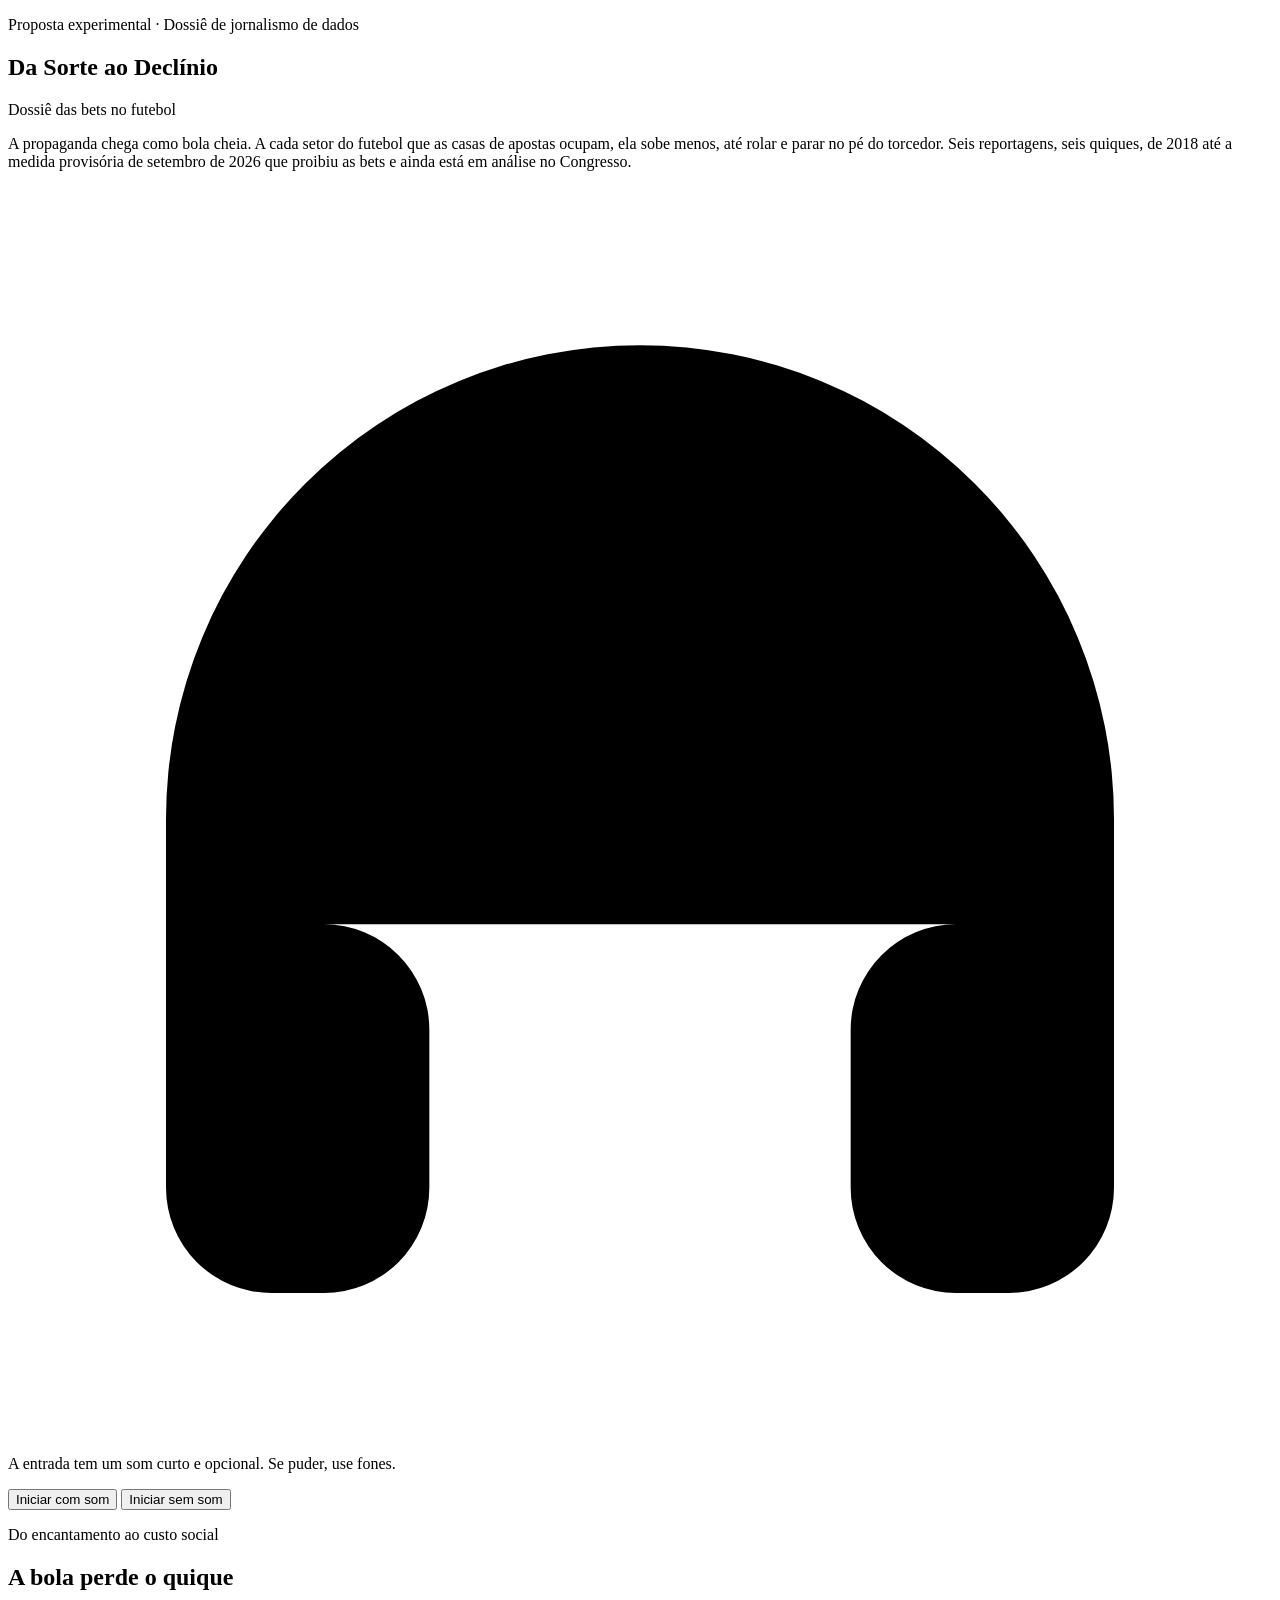
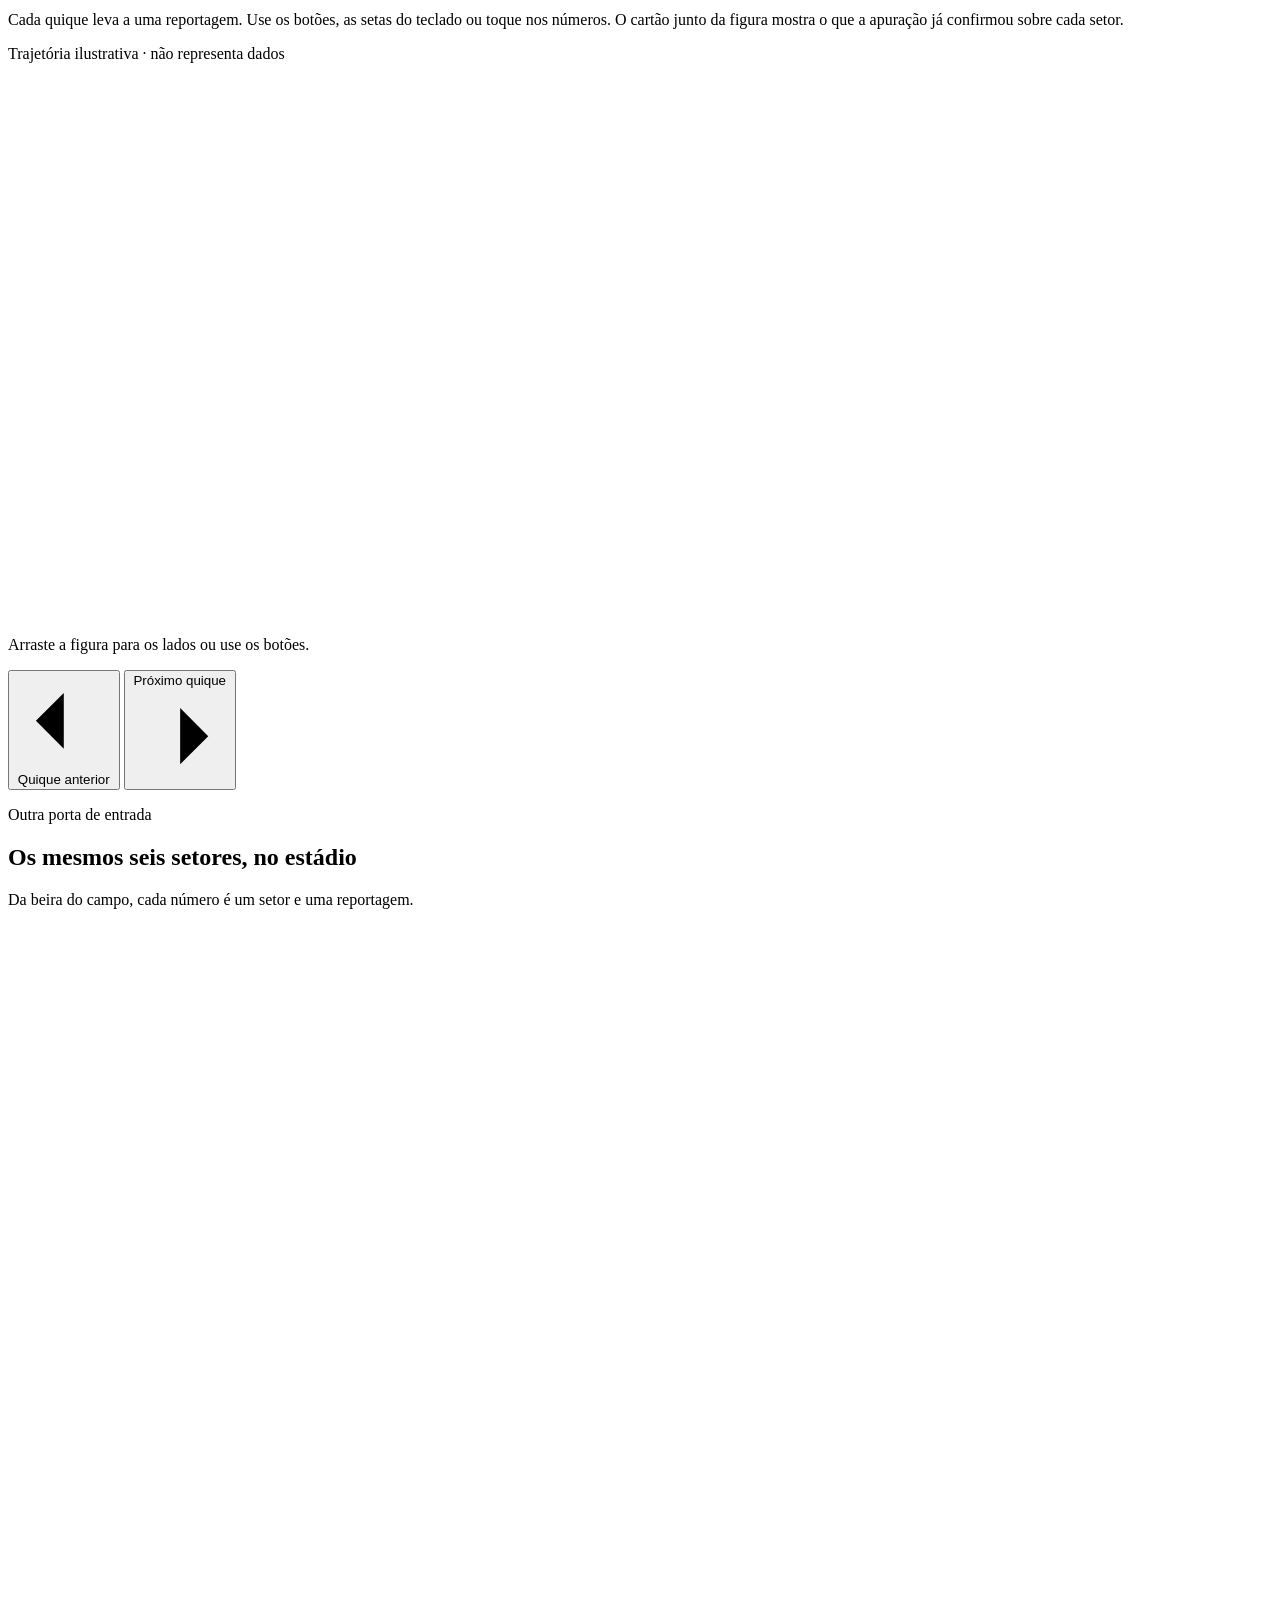
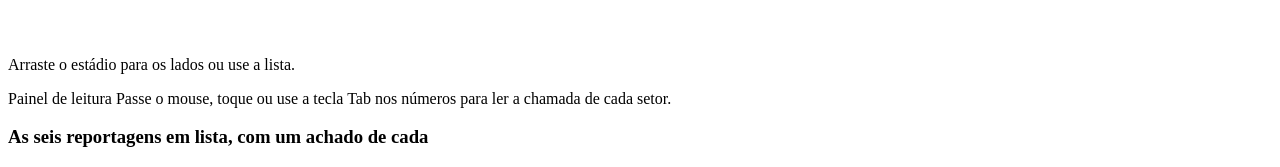
==== index.html @ 40fdab39 "add files from prototype" ====
<!doctype html>
<html lang="pt-BR">
<head>
<meta charset="utf-8">
<meta name="viewport" content="width=device-width, initial-scale=1, viewport-fit=cover">
<title>Da Sorte ao Declínio</title>
<meta name="description" content="Dossiê de jornalismo de dados sobre as casas de apostas no futebol brasileiro, de 2018 a 2026.">
<link rel="preconnect" href="https://fonts.googleapis.com"><link rel="preconnect" href="https://fonts.gstatic.com" crossorigin>
<link rel="stylesheet" href="https://fonts.googleapis.com/css2?family=Big+Shoulders+Display:wght@700;900&family=Literata:ital,opsz,wght@0,7..72,400;0,7..72,600;1,7..72,400&family=Azeret+Mono:wght@400;600&display=swap">
<link rel="stylesheet" href="assets/css/tokens.css">
<link rel="stylesheet" href="assets/css/site.css">
</head>
<body data-raiz="">
<!-- O cabeçalho, o menu, o aviso de jogo responsável e o rodapé são montados por assets/js/site.js
     a partir de assets/js/mapa-narrativo.js (edite os créditos lá, uma vez só). -->
<main id="conteudo" tabindex="-1">

  <!-- ============ 1. ENTRADA ============ -->
  <section class="hero" aria-labelledby="titulo">
    <div class="conteiner">
      <p class="eyebrow">Proposta experimental · Dossiê de jornalismo de dados</p>
      <h1 id="titulo" class="titulo-display">Da Sorte ao Declínio</h1>
      <p><span class="faixa">Dossiê das bets no futebol</span></p>
      <p class="intro">A propaganda chega como bola cheia. A cada setor do futebol que as casas de apostas ocupam, ela sobe menos, até rolar e parar no pé do torcedor. Seis reportagens, seis quiques, de 2018 até a medida provisória de setembro de 2026 que proibiu as bets e ainda está em análise no Congresso.</p>
      <p class="dica-fones legenda"><svg class="icone" viewBox="0 0 24 24" aria-hidden="true" focusable="false"><path d="M3 14h3a2 2 0 0 1 2 2v3a2 2 0 0 1-2 2H5a2 2 0 0 1-2-2v-7a9 9 0 0 1 18 0v7a2 2 0 0 1-2 2h-1a2 2 0 0 1-2-2v-3a2 2 0 0 1 2-2h3"/></svg> A entrada tem um som curto e opcional. Se puder, use fones.</p>
      <div class="botoes">
        <button class="btn btn-primario" type="button" data-iniciar="com-som">Iniciar com som</button>
        <button class="btn btn-secundario" type="button" data-iniciar="sem-som">Iniciar sem som</button>
      </div>
    </div>
  </section>

  <!-- ============ 2. A BOLA QUE PERDE O QUIQUE ============ -->
  <section id="trajetoria" class="secao" tabindex="-1" aria-labelledby="t-traj">
    <div class="conteiner">
      <div class="cab-secao">
        <p class="eyebrow">Do encantamento ao custo social</p>
        <h2 id="t-traj">A bola perde o quique</h2>
        <p class="linha-fina">Cada quique leva a uma reportagem. Use os botões, as setas do teclado ou toque nos números. O cartão junto da figura mostra o que a apuração já confirmou sobre cada setor.</p>
      </div>
      <div class="c-grade">
        <div>
          <div class="c-rolagem" id="c-rolagem">
            <div class="c-figura" id="figura" role="group" aria-label="Trajetória ilustrativa da bola, com seis quiques, um para cada reportagem">
              <span class="selo-ilustrativo">Trajetória ilustrativa · não representa dados</span>
              <svg id="svg-traj" viewBox="0 0 960 420" preserveAspectRatio="none" aria-hidden="true" focusable="false"></svg>
              <ol class="c-pontos" id="c-pontos"></ol>
              <p class="c-fim" id="c-fim"></p>
            </div>
          </div>
          <p class="dica-arraste legenda">Arraste a figura para os lados ou use os botões.</p>
          <div class="c-controles">
            <button class="btn btn-secundario" type="button" id="btn-ant"><svg class="icone" viewBox="0 0 24 24" aria-hidden="true" focusable="false"><path d="M19 12H5M12 19l-7-7 7-7"/></svg> Quique anterior</button>
            <button class="btn btn-primario" type="button" id="btn-prox">Próximo quique <svg class="icone" viewBox="0 0 24 24" aria-hidden="true" focusable="false"><path d="M5 12h14M12 5l7 7-7 7"/></svg></button>
            <span class="contador" id="contador" aria-hidden="true"></span>
          </div>
        </div>
        <div class="c-cartao" id="cartao" aria-live="polite"></div>
      </div>
    </div>
  </section>

  <!-- ============ 3. O MESMO DOSSIÊ VISTO DO ESTÁDIO + LISTA ============ -->
  <section class="secao" id="estadio" aria-labelledby="t-estadio">
    <div class="conteiner">
      <div class="cab-secao">
        <p class="eyebrow">Outra porta de entrada</p>
        <h2 id="t-estadio">Os mesmos seis setores, no estádio</h2>
        <p class="linha-fina">Da beira do campo, cada número é um setor e uma reportagem.</p>
      </div>
      <div class="estadio-rolagem" id="rolagem">
        <svg id="svg-estadio" class="estadio-svg" viewBox="0 0 960 540" role="group"></svg>
      </div>
      <p class="dica-arraste legenda">Arraste o estádio para os lados ou use a lista.</p>
      <div class="painel-leitura" id="painel" aria-live="polite">
        <span class="pl-cab">Painel de leitura</span>
        <span class="pl-txt">Passe o mouse, toque ou use a tecla Tab nos números para ler a chamada de cada setor.</span>
      </div>
      <h3 class="lista-tit">As seis reportagens em lista, com um achado de cada</h3>
      <ol class="lista-reportagens" id="lista"></ol>
    </div>
  </section>
</main>
<script src="assets/js/mapa-narrativo.js"></script>
<script src="assets/js/site.js"></script>
<script src="assets/js/home.js"></script>
<script>
/* tudo o que a home faz está em assets/js/home.js */
</script>
</body>
</html>
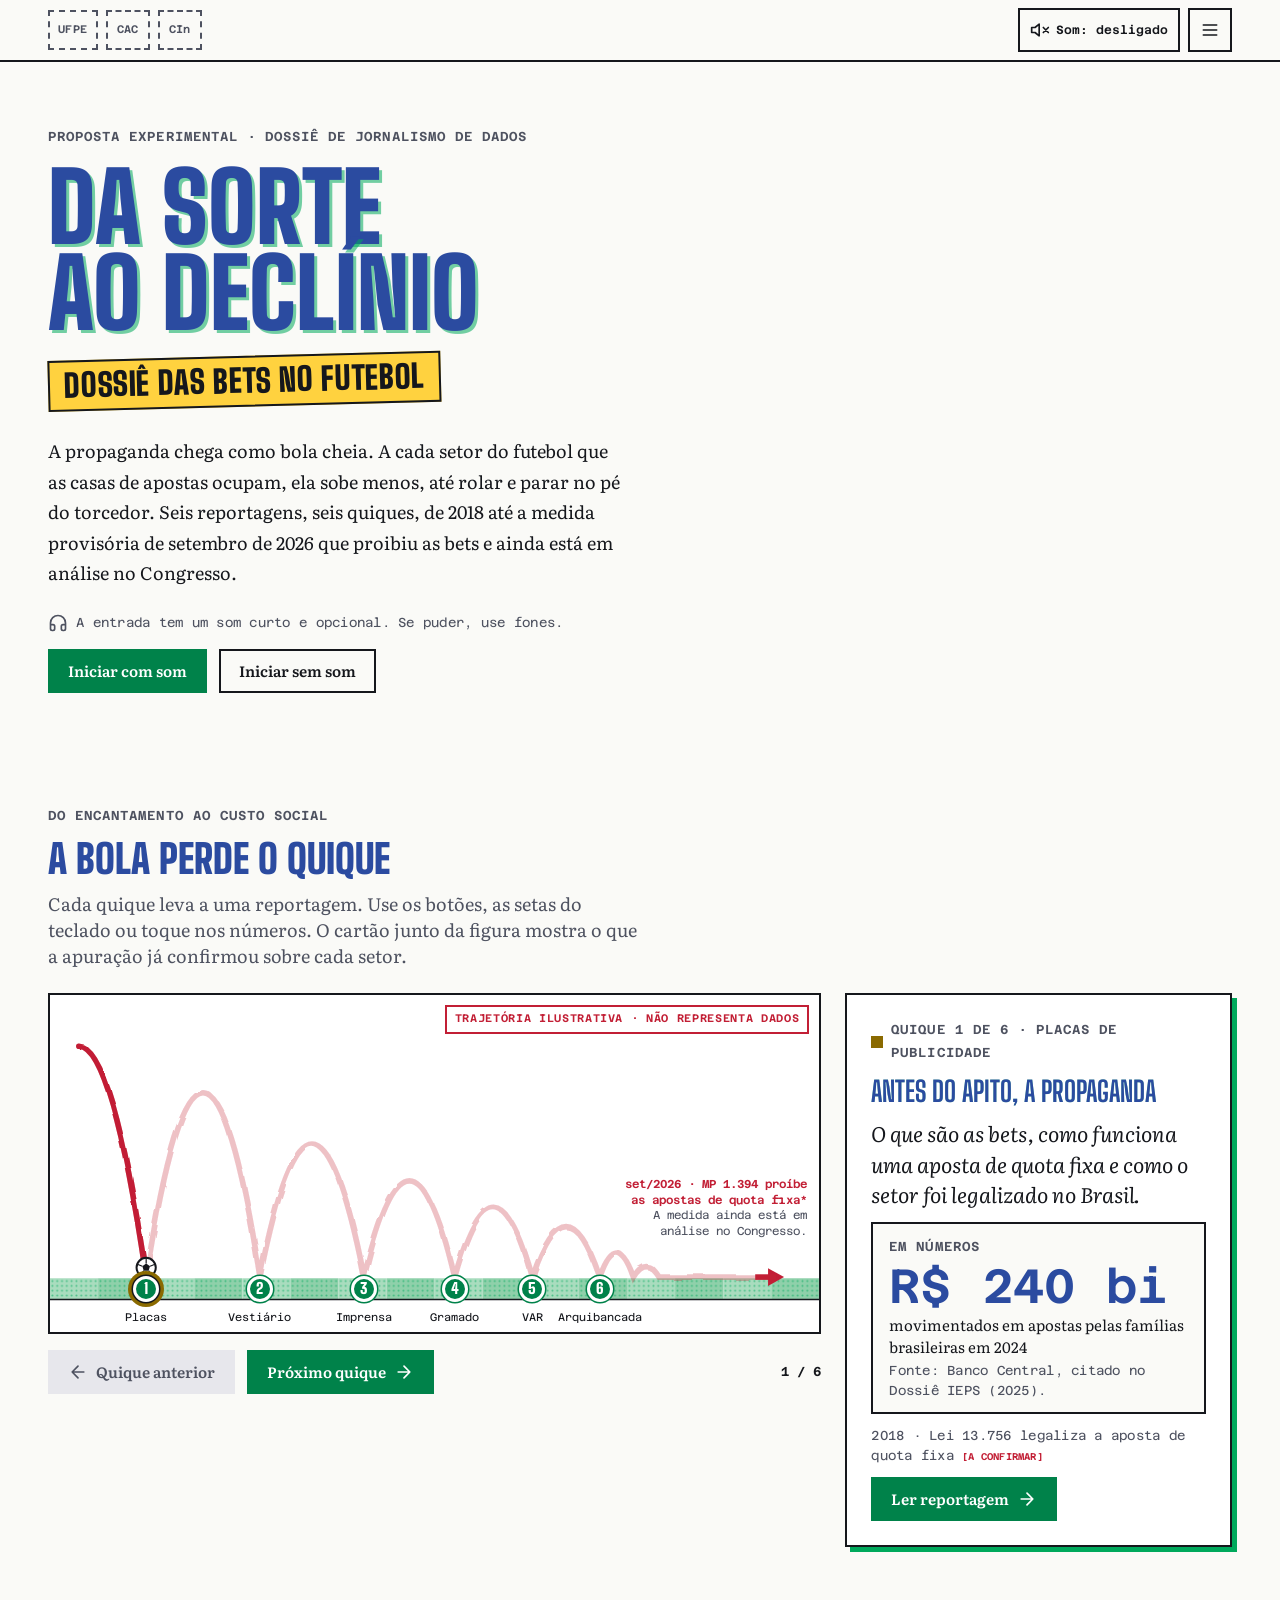
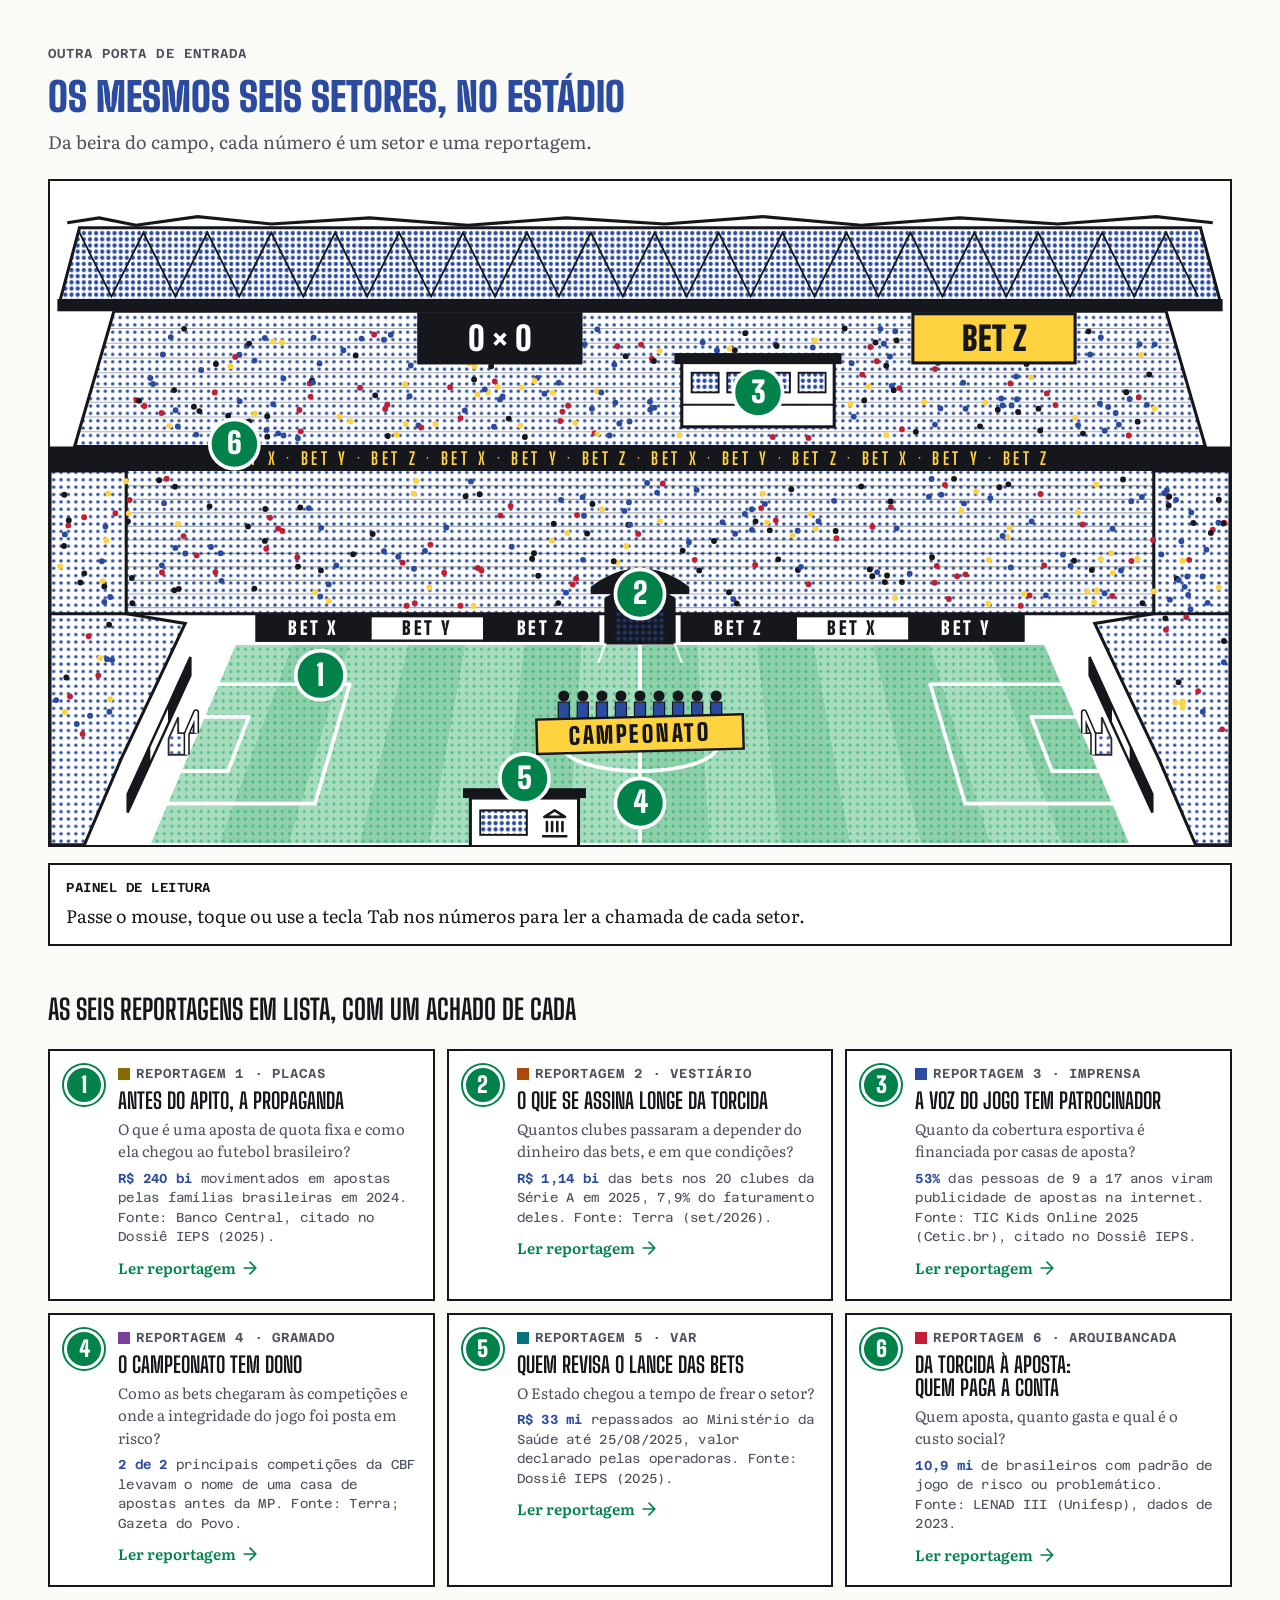
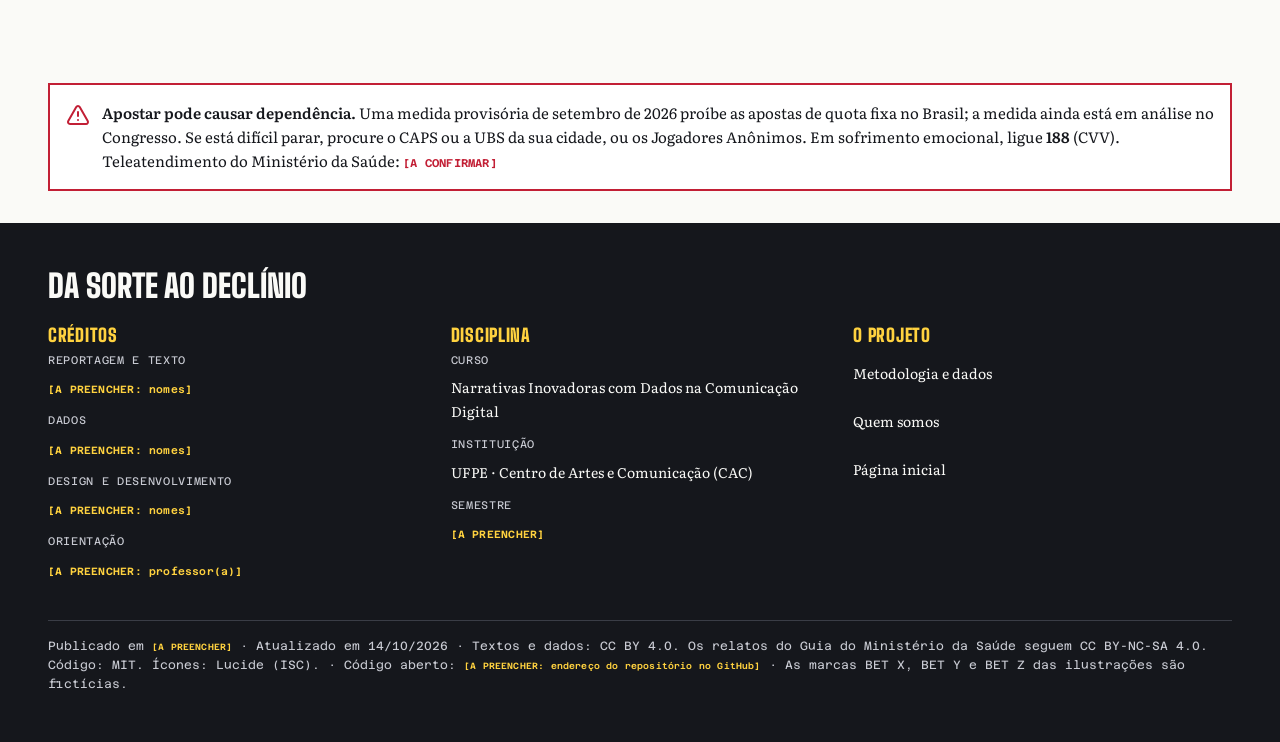
==== commit 4e8ef472: "Otimiza o site para celular - Desliga o filtro de pincelada (feTurbulence/feDisplacementMap) em apar" ====
--- a/index.html
+++ b/index.html
@@ -6,7 +6,8 @@
 <title>Da Sorte ao Declínio</title>
 <meta name="description" content="Dossiê de jornalismo de dados sobre as casas de apostas no futebol brasileiro, de 2018 a 2026.">
 <link rel="preconnect" href="https://fonts.googleapis.com"><link rel="preconnect" href="https://fonts.gstatic.com" crossorigin>
-<link rel="stylesheet" href="https://fonts.googleapis.com/css2?family=Big+Shoulders+Display:wght@700;900&family=Literata:ital,opsz,wght@0,7..72,400;0,7..72,600;1,7..72,400&family=Azeret+Mono:wght@400;600&display=swap">
+<link rel="stylesheet" href="https://fonts.googleapis.com/css2?family=Big+Shoulders+Display:wght@700;900&family=Literata:ital,opsz,wght@0,7..72,400;0,7..72,600;1,7..72,400&family=Azeret+Mono:wght@400;600&display=swap" media="print" onload="this.media='all'">
+<noscript><link rel="stylesheet" href="https://fonts.googleapis.com/css2?family=Big+Shoulders+Display:wght@700;900&family=Literata:ital,opsz,wght@0,7..72,400;0,7..72,600;1,7..72,400&family=Azeret+Mono:wght@400;600&display=swap"></noscript>
 <link rel="stylesheet" href="assets/css/tokens.css">
 <link rel="stylesheet" href="assets/css/site.css">
 </head>
--- a/assets/css/tokens.css
+++ b/assets/css/tokens.css
@@ -0,0 +1,113 @@
+/* ARQUIVO GERADO: não edite à mão.
+   Fonte: assets/tokens.json (seção M do pacote de design "Da Sorte ao Declínio" v1.0).
+   Para mudar um token, edite o JSON e rode: python3 ferramentas/gerar-tokens.py */
+:root {
+  --color-fundo: #FAFAF7;
+  --color-superficie: #FFFFFF;
+  --color-texto: #15171C;
+  --color-texto_suave: #4E5260;
+  --color-destaque_interativo: #00824A;
+  --color-destaque_interativo_hover: #006A3C;
+  --color-foco_teclado: #2B4BA0;
+  --color-alerta: #C21F35;
+  --color-tinta_azul: #2B4BA0;
+  --color-tinta_verde: #00A95C;
+  --color-faixa_amarela: #FFD23F;
+  --color-gramado_claro: #A9DCBE;
+  --color-gramado_escuro: #8FD0AA;
+  --color-linha: #DDDDE2;
+  --color-desabilitado: #E7E7EC;
+  --color-cat_r1: #8A6A00;
+  --color-cat_r2: #B0480E;
+  --color-cat_r3: #2B4BA0;
+  --color-cat_r4: #7A3E9D;
+  --color-cat_r5: #00737E;
+  --color-cat_r6: #C21F35;
+  --color-seq_1: #E8ECF6;
+  --color-seq_2: #B9C5E6;
+  --color-seq_3: #8299D1;
+  --color-seq_4: #4E6BB8;
+  --color-seq_5: #2B4BA0;
+  --color-seq_6: #1B3270;
+  --color-div_1: #00824A;
+  --color-div_2: #6DBE94;
+  --color-div_3: #E9E9E4;
+  --color-div_4: #E58B97;
+  --color-div_5: #C21F35;
+  --font-family-display: "Big Shoulders Display", "Arial Narrow", Impact, sans-serif;
+  --font-family-body: "Literata", Georgia, "Times New Roman", serif;
+  --font-family-mono: "Azeret Mono", ui-monospace, Menlo, monospace;
+  --font-size-display-mobile: 3rem;
+  --font-size-display-desktop: 6rem;
+  --font-size-h1-mobile: 2.5rem;
+  --font-size-h1-desktop: 4rem;
+  --font-size-h2-mobile: 1.875rem;
+  --font-size-h2-desktop: 2.5rem;
+  --font-size-h3-mobile: 1.375rem;
+  --font-size-h3-desktop: 1.75rem;
+  --font-size-corpo-mobile: 1.0625rem;
+  --font-size-corpo-desktop: 1.125rem;
+  --font-size-linha_fina-mobile: 1.125rem;
+  --font-size-linha_fina-desktop: 1.3125rem;
+  --font-size-legenda-mobile: 0.75rem;
+  --font-size-legenda-desktop: 0.8125rem;
+  --font-size-dado_numerico-mobile: 2rem;
+  --font-size-dado_numerico-desktop: 3rem;
+  --font-weight-display: 900;
+  --font-weight-h1: 900;
+  --font-weight-h2: 900;
+  --font-weight-h3: 700;
+  --font-weight-corpo: 400;
+  --font-weight-linha_fina: 400;
+  --font-weight-legenda: 400;
+  --font-weight-dado_numerico: 600;
+  --font-lineHeight-display: 0.9;
+  --font-lineHeight-h1: 0.95;
+  --font-lineHeight-h2: 1;
+  --font-lineHeight-h3: 1.1;
+  --font-lineHeight-corpo: 1.7;
+  --font-lineHeight-linha_fina: 1.45;
+  --font-lineHeight-legenda: 1.5;
+  --font-lineHeight-dado_numerico: 1;
+  --font-maxLineLength: 65ch;
+  --space-space_1: 4px;
+  --space-space_2: 8px;
+  --space-space_3: 12px;
+  --space-space_4: 16px;
+  --space-space_5: 24px;
+  --space-space_6: 32px;
+  --space-space_7: 48px;
+  --space-space_8: 64px;
+  --space-space_9: 96px;
+  --radius-radius_nenhum: 0px;
+  --radius-radius_circulo: 999px;
+  --stroke-stroke_fino: 1px;
+  --stroke-stroke_padrao: 2px;
+  --stroke-stroke_forte: 3px;
+  --stroke-stroke_foco: 3px;
+  --stroke-stroke_metafora: 7px;
+  --breakpoint-breakpoint_mobile: 0px;
+  --breakpoint-breakpoint_tablet: 640px;
+  --breakpoint-breakpoint_desktop: 1024px;
+  --breakpoint-breakpoint_largo: 1440px;
+  --motion-duration-duracao_instantanea: 100ms;
+  --motion-duration-duracao_rapida: 150ms;
+  --motion-duration-duracao_media: 300ms;
+  --motion-duration-duracao_lenta: 600ms;
+  --motion-duration-duracao_entrada: 1200ms;
+  --motion-easing-easing_padrao: cubic-bezier(0.2, 0, 0, 1);
+  --motion-easing-easing_entrada: cubic-bezier(0, 0, 0.2, 1);
+  --motion-easing-easing_saida: cubic-bezier(0.4, 0, 1, 1);
+  --shadow-sombra_riso: 5px 5px 0 #00A95C;
+  --shadow-sombra_registro: 3px 3px 0 rgba(0,169,92,.55);
+  --grid-mobile-colunas: 4;
+  --grid-mobile-gutter: 16px;
+  --grid-mobile-margem: 16px;
+  --grid-tablet-colunas: 8;
+  --grid-tablet-gutter: 24px;
+  --grid-tablet-margem: 32px;
+  --grid-desktop-colunas: 12;
+  --grid-desktop-gutter: 24px;
+  --grid-desktop-margem: 48px;
+  --grid-desktop-conteiner_max: 1200px;
+}
--- a/assets/css/site.css
+++ b/assets/css/site.css
@@ -0,0 +1,757 @@
+/* =====================================================================
+   DA SORTE AO DECLÍNIO · ESTILOS DO SITE
+   Usa as variáveis de assets/css/tokens.css (gerado do JSON da seção M).
+   Site sempre claro: não há bloco de modo escuro (decisão do pacote).
+   ===================================================================== */
+:root {
+  color-scheme: light;
+  /* --- atalhos de uso (mobile primeiro; desktop no @media abaixo) --- */
+  --fs-display: var(--font-size-display-mobile);
+  --fs-h1: var(--font-size-h1-mobile);
+  --fs-h2: var(--font-size-h2-mobile);
+  --fs-h3: var(--font-size-h3-mobile);
+  --fs-corpo: var(--font-size-corpo-mobile);
+  --fs-linha_fina: var(--font-size-linha_fina-mobile);
+  --fs-legenda: var(--font-size-legenda-mobile);
+  --fs-dado: var(--font-size-dado_numerico-mobile);
+  --margem: max(16px, env(safe-area-inset-left, 0px));
+  --margem-dir: max(16px, env(safe-area-inset-right, 0px));
+}
+@media (min-width: 640px) {
+  :root { --margem: max(32px, env(safe-area-inset-left, 0px)); --margem-dir: max(32px, env(safe-area-inset-right, 0px)); }
+}
+@media (min-width: 1024px) {
+  :root {
+    --fs-display: var(--font-size-display-desktop);
+    --fs-h1: var(--font-size-h1-desktop);
+    --fs-h2: var(--font-size-h2-desktop);
+    --fs-h3: var(--font-size-h3-desktop);
+    --fs-corpo: var(--font-size-corpo-desktop);
+    --fs-linha_fina: var(--font-size-linha_fina-desktop);
+    --fs-legenda: var(--font-size-legenda-desktop);
+    --fs-dado: var(--font-size-dado_numerico-desktop);
+    --margem: max(48px, env(safe-area-inset-left, 0px));
+    --margem-dir: max(48px, env(safe-area-inset-right, 0px));
+  }
+}
+/* Seção H: com movimento reduzido, todas as durações viram 0ms. */
+@media (prefers-reduced-motion: reduce) {
+  :root {
+    --motion-duration-duracao_instantanea: 0ms;
+    --motion-duration-duracao_rapida: 0ms;
+    --motion-duration-duracao_media: 0ms;
+    --motion-duration-duracao_lenta: 0ms;
+    --motion-duration-duracao_entrada: 0ms;
+  }
+  html { scroll-behavior: auto !important; }
+}
+
+/* =====================================================================
+   2. BASE
+   ===================================================================== */
+html { background: var(--color-fundo); }
+body {
+  margin: 0;
+  background: var(--color-fundo);
+  color: var(--color-texto);
+  font-family: var(--font-family-body);
+  font-size: var(--fs-corpo);
+  line-height: var(--font-lineHeight-corpo);
+  -webkit-font-smoothing: antialiased;
+}
+*, *::before, *::after { box-sizing: border-box; }
+[hidden] { display: none !important; }
+h1, h2, h3 { font-family: var(--font-family-display); text-transform: uppercase; text-wrap: balance; margin: 0; }
+h2 { font-size: var(--fs-h2); font-weight: var(--font-weight-h2); line-height: var(--font-lineHeight-h2); color: var(--color-tinta_azul); }
+h3 { font-size: var(--fs-h3); font-weight: var(--font-weight-h3); line-height: var(--font-lineHeight-h3); }
+p { margin: 0; }
+a { color: var(--color-destaque_interativo); }
+a:hover { color: var(--color-destaque_interativo_hover); }
+
+/* Contêiner de 12 colunas, máx. 1200px, com margens do grid (seção E) */
+.conteiner {
+  width: 100%;
+  max-width: calc(1200px + var(--margem) + var(--margem-dir));
+  margin-inline: auto;
+  padding-left: var(--margem);
+  padding-right: var(--margem-dir);
+}
+.texto-largura { max-width: var(--font-maxLineLength); }
+
+/* Foco visível (seção K): halo branco, anel azul de 3px deslocado 3px, halo branco por fora */
+:focus { outline: none; }
+:focus-visible {
+  outline: 3px solid transparent;  /* mantém algo visível no modo de alto contraste */
+  outline-offset: 3px;
+  box-shadow: 0 0 0 3px #fff, 0 0 0 6px var(--color-foco_teclado), 0 0 0 9px #fff;
+}
+
+.legenda {
+  font-family: var(--font-family-mono);
+  font-size: var(--fs-legenda);
+  line-height: var(--font-lineHeight-legenda);
+  letter-spacing: 0.02em;
+  color: var(--color-texto_suave);
+}
+.eyebrow {
+  font-family: var(--font-family-mono);
+  font-size: var(--fs-legenda);
+  font-weight: 600;
+  letter-spacing: 0.08em;
+  text-transform: uppercase;
+  color: var(--color-texto_suave);
+}
+.linha-fina {
+  font-size: var(--fs-linha_fina);
+  line-height: var(--font-lineHeight-linha_fina);
+  font-style: italic;
+  max-width: 60ch;
+}
+.pendente {               /* marca visual de [DADO A CONFIRMAR] / [A CONFIRMAR] */
+  font-family: var(--font-family-mono);
+  font-size: 0.75em;
+  font-weight: 600;
+  letter-spacing: 0.02em;
+  color: var(--color-alerta);
+  overflow-wrap: anywhere;
+}
+.icone { width: 20px; height: 20px; flex: none; stroke: currentColor; fill: none; stroke-width: 2; stroke-linecap: round; stroke-linejoin: round; }
+
+/* Link "Pular para o conteúdo": primeiro item focável */
+.pular {
+  position: absolute; left: var(--margem); top: -100px; z-index: 100;
+  background: var(--color-superficie); color: var(--color-texto);
+  border: 2px solid var(--color-texto); padding: 10px 18px; font-weight: 600;
+}
+.pular:focus { top: calc(8px + env(safe-area-inset-top, 0px)); }
+
+/* =====================================================================
+   3. BOTÕES (seção J)
+   ===================================================================== */
+.btn {
+  display: inline-flex; align-items: center; justify-content: center; gap: var(--space-space_2);
+  min-height: 44px; padding: 10px 18px;
+  font-family: var(--font-family-body); font-weight: 600; font-size: 15px; line-height: 1.2;
+  border-radius: var(--radius-radius_nenhum); border: 2px solid transparent;
+  cursor: pointer; text-decoration: none;
+  transition: background-color var(--motion-duration-duracao_rapida) var(--motion-easing-easing_padrao),
+              color var(--motion-duration-duracao_rapida) var(--motion-easing-easing_padrao),
+              transform var(--motion-duration-duracao_instantanea) linear;
+}
+.btn-primario { background: var(--color-destaque_interativo); color: #fff; }
+.btn-primario:hover { background: var(--color-destaque_interativo_hover); color: #fff; }
+.btn-secundario { background: transparent; color: var(--color-texto); border-color: var(--color-texto); }
+.btn-secundario:hover { background: var(--color-texto); color: var(--color-fundo); }
+.btn:active { transform: translateY(1px); }
+.btn[aria-disabled="true"], .btn:disabled {
+  background: var(--color-desabilitado); color: var(--color-texto_suave); border-color: var(--color-desabilitado); cursor: not-allowed; transform: none;
+}
+
+/* =====================================================================
+   4. CABEÇALHO, CONTROLE DE SOM E MENU LATERAL
+   ===================================================================== */
+.cabecalho {
+  position: sticky; top: env(safe-area-inset-top, 0px); z-index: 40;
+  background: var(--color-fundo);
+  border-bottom: 2px solid var(--color-texto);
+}
+.cabecalho .conteiner { display: flex; align-items: center; justify-content: space-between; gap: var(--space-space_3); padding-block: var(--space-space_2); }
+.logos { display: flex; align-items: center; gap: var(--space-space_2); min-width: 0; }
+.logo-ph {            /* espaço reservado: trocar por <img> dos logos oficiais (S4) */
+  height: 32px; min-width: 44px; padding: 0 8px;
+  display: inline-flex; align-items: center; justify-content: center;
+  border: 2px dashed var(--color-texto_suave); color: var(--color-texto_suave);
+  font-family: var(--font-family-mono); font-size: 11px; font-weight: 600; letter-spacing: 0.04em;
+}
+@media (min-width: 1024px) { .logo-ph { height: 40px; } }
+.acoes-cabecalho { display: flex; gap: var(--space-space_2); flex: none; }
+.btn-icone {
+  min-width: 44px; min-height: 44px; padding: 0 10px;
+  display: inline-flex; align-items: center; justify-content: center; gap: 6px;
+  background: transparent; border: 2px solid var(--color-texto); color: var(--color-texto);
+  font-family: var(--font-family-mono); font-size: 12px; font-weight: 600; cursor: pointer;
+  transition: background-color var(--motion-duration-duracao_rapida) var(--motion-easing-easing_padrao);
+}
+.btn-icone:hover { background: var(--color-linha); }
+.btn-som[aria-pressed="true"] { background: var(--color-faixa_amarela); }
+.btn-som .rotulo-curto { display: none; }
+@media (max-width: 420px) { .btn-som .rotulo-longo { display: none; } .btn-som .rotulo-curto { display: inline; } }
+
+.legenda-som {        /* legenda textual do som (seção H), lida por leitor de tela */
+  position: fixed; left: 50%; transform: translateX(-50%);
+  bottom: calc(16px + env(safe-area-inset-bottom, 0px)); z-index: 60;
+  max-width: min(560px, calc(100% - 32px));
+  background: var(--color-superficie); border: 2px solid var(--color-texto);
+  padding: 8px 12px; font-family: var(--font-family-mono); font-size: 12px; line-height: 1.5;
+}
+
+.menu-fundo { position: fixed; inset: 0; background: rgba(21,23,28,.35); z-index: 70; }
+.menu-lateral {
+  position: fixed; top: 0; right: 0; bottom: 0; z-index: 80;
+  width: 100%; max-width: 100%;
+  background: var(--color-superficie); border-left: 2px solid var(--color-texto);
+  padding: calc(16px + env(safe-area-inset-top, 0px)) max(20px, env(safe-area-inset-right, 0px)) calc(24px + env(safe-area-inset-bottom, 0px)) 20px;
+  overflow-y: auto;
+  transition: transform var(--motion-duration-duracao_media) var(--motion-easing-easing_padrao);
+}
+@media (min-width: 1024px) { .menu-lateral { width: 400px; } }
+.menu-topo { display: flex; justify-content: space-between; align-items: center; margin-bottom: var(--space-space_5); }
+.menu-lateral nav h2 { font-size: 1.375rem; color: var(--color-texto); margin: var(--space-space_5) 0 var(--space-space_2); }
+.menu-lateral ol, .menu-lateral ul { list-style: none; margin: 0; padding: 0; display: grid; gap: var(--space-space_1); }
+.menu-item {
+  display: grid; grid-template-columns: 28px 1fr auto; align-items: center; gap: var(--space-space_3);
+  min-height: 48px; padding: 6px 4px; color: var(--color-texto); text-decoration: none;
+  border-bottom: 1px solid var(--color-linha);
+}
+.menu-item:hover { background: var(--color-fundo); color: var(--color-texto); }
+.menu-item .cat { width: 14px; height: 14px; display: inline-block; justify-self: center; }
+.menu-item .num { font-family: var(--font-family-mono); font-weight: 600; font-size: 12px; color: var(--color-texto_suave); display: block; }
+.menu-item .tit { font-weight: 600; font-size: 15px; line-height: 1.3; }
+.menu-item .lida { font-family: var(--font-family-mono); font-size: 11px; display: inline-flex; align-items: center; gap: 4px; }
+.menu-item .lida .chk { background: var(--color-faixa_amarela); border: 1.5px solid var(--color-texto); width: 18px; height: 18px; border-radius: 999px; display: inline-flex; align-items: center; justify-content: center; }
+.menu-item .lida .chk .icone { width: 12px; height: 12px; stroke-width: 3; }
+.menu-item[aria-current="page"] .tit { text-decoration: underline 3px; text-underline-offset: 4px; }
+
+/* =====================================================================
+   5. HERO / ENTRADA IMERSIVA
+   ===================================================================== */
+.hero { padding-block: var(--space-space_7) var(--space-space_7); }
+@media (min-width: 1024px) { .hero { padding-block: var(--space-space_8) var(--space-space_8); } }
+.hero .eyebrow { margin-bottom: var(--space-space_4); }
+.titulo-display {
+  font-size: var(--fs-display); font-weight: var(--font-weight-display);
+  line-height: var(--font-lineHeight-display); color: var(--color-tinta_azul);
+  text-shadow: var(--shadow-sombra_registro);
+  max-width: 14ch;
+}
+.faixa {               /* faixa de torcida amarela inclinada −1,5° */
+  display: inline-block; transform: rotate(-1.5deg); transform-origin: left center;
+  background: var(--color-faixa_amarela); color: var(--color-texto);
+  font-family: var(--font-family-display); font-weight: 900; text-transform: uppercase;
+  font-size: clamp(1.25rem, 1rem + 1.6vw, 2rem); line-height: 1.1; letter-spacing: 0.02em;
+  padding: 6px 14px; margin: var(--space-space_5) 0 var(--space-space_5);
+  border: 2px solid var(--color-texto);
+}
+.hero .intro { max-width: 58ch; margin-bottom: var(--space-space_5); }
+.dica-fones { display: flex; align-items: center; gap: var(--space-space_2); margin-bottom: var(--space-space_4); }
+.botoes { display: flex; flex-wrap: wrap; gap: var(--space-space_3); }
+
+/* =====================================================================
+   6. ESTÁDIO (seção F)
+   ===================================================================== */
+.secao { padding-block: var(--space-space_7); }
+.cab-secao { display: grid; gap: var(--space-space_3); margin-bottom: var(--space-space_5); }
+.cab-secao .linha-fina { color: var(--color-texto_suave); font-style: normal; font-size: var(--fs-corpo); }
+
+.estadio-rolagem {
+  width: 100%; overflow-x: auto; overflow-y: hidden;
+  border: 2px solid var(--color-texto); background: var(--color-superficie);
+  -webkit-overflow-scrolling: touch; scrollbar-width: thin;
+}
+.estadio-svg { display: block; width: 100%; min-width: 720px; height: auto; }
+.dica-arraste { margin-top: var(--space-space_2); display: flex; gap: var(--space-space_2); align-items: center; }
+@media (min-width: 760px) { .dica-arraste { display: none; } }
+
+.painel-leitura {
+  margin-top: var(--space-space_4);
+  background: var(--color-superficie); border: 2px solid var(--color-texto);
+  padding: var(--space-space_3) var(--space-space_4);
+  min-height: 72px; display: grid; gap: 2px;
+}
+.painel-leitura .pl-cab { font-family: var(--font-family-mono); font-weight: 600; font-size: var(--fs-legenda); letter-spacing: .04em; text-transform: uppercase; }
+.painel-leitura .pl-txt { font-size: var(--fs-corpo); }
+
+/* Estilos dos elementos desenhados dentro do SVG */
+.estadio-svg text { font-family: var(--font-family-display); }
+.estadio-svg .txt-mono { font-family: var(--font-family-mono); }
+.estadio-svg a { outline: none; cursor: pointer; }
+.estadio-svg a:focus { box-shadow: none; }
+.hs .zona { fill: rgba(43,75,160,0); stroke: transparent; stroke-width: 3; stroke-dasharray: 8 6;
+  transition: fill var(--motion-duration-duracao_rapida) var(--motion-easing-easing_padrao), stroke var(--motion-duration-duracao_rapida) var(--motion-easing-easing_padrao); }
+.hs:hover .zona, .hs:focus-visible .zona, .hs.ativo .zona { fill: rgba(43,75,160,.12); stroke: var(--color-foco_teclado); }
+.hs .mk-base { fill: var(--color-destaque_interativo); stroke: #fff; stroke-width: 3;
+  transition: fill var(--motion-duration-duracao_rapida) var(--motion-easing-easing_padrao); }
+.hs:hover .mk-base, .hs:focus-visible .mk-base, .hs.ativo .mk-base { fill: var(--color-destaque_interativo_hover); }
+.hs .mk-num { fill: #fff; font-weight: 900; font-size: 24px; pointer-events: none; }
+.hs .mk-anel, .hs .mk-halo { fill: none; stroke-width: 3; opacity: 0; transition: opacity var(--motion-duration-duracao_rapida) var(--motion-easing-easing_padrao); }
+.hs .mk-anel { stroke: var(--color-foco_teclado); }
+.hs .mk-halo { stroke: #fff; }
+.hs:hover .mk-anel, .hs:focus-visible .mk-anel, .hs:focus-visible .mk-halo, .hs.ativo .mk-anel, .hs.ativo .mk-halo { opacity: 1; }
+.hs .mk-check { display: none; }
+.hs.visitado .mk-base { fill: var(--color-texto); }
+.hs.visitado .mk-check { display: inline; }
+.hs:active .mk { transform: translateY(1px); }
+
+/* Lista equivalente ao estádio — sempre visível (seção F) */
+.lista-reportagens { list-style: none; margin: var(--space-space_5) 0 0; padding: 0; display: grid; gap: var(--space-space_3); grid-template-columns: 1fr; }
+@media (min-width: 640px) { .lista-reportagens { grid-template-columns: 1fr 1fr; } }
+@media (min-width: 1024px) { .lista-reportagens { grid-template-columns: 1fr 1fr 1fr; } }
+.item-rep {
+  display: grid; grid-template-columns: 44px 1fr; gap: var(--space-space_3); align-items: start;
+  height: 100%; min-height: 44px; padding: var(--space-space_3) var(--space-space_4) var(--space-space_4) var(--space-space_3);
+  background: var(--color-superficie); border: 2px solid var(--color-texto);
+  color: var(--color-texto); text-decoration: none;
+  transition: box-shadow var(--motion-duration-duracao_rapida) var(--motion-easing-easing_padrao);
+}
+.item-rep:hover { color: var(--color-texto); box-shadow: 4px 4px 0 var(--color-tinta_verde); }
+.item-rep:focus-visible { box-shadow: 0 0 0 3px #fff, 0 0 0 6px var(--color-foco_teclado), 0 0 0 9px #fff; }
+.num-circ {
+  width: 40px; height: 40px; border-radius: var(--radius-radius_circulo);
+  background: var(--color-destaque_interativo); color: #fff; border: 3px solid #fff; box-shadow: 0 0 0 2px var(--color-destaque_interativo);
+  display: inline-flex; align-items: center; justify-content: center; position: relative;
+  font-family: var(--font-family-display); font-weight: 900; font-size: 22px; line-height: 1; margin: 2px;
+}
+.item-rep:hover .num-circ { background: var(--color-destaque_interativo_hover); box-shadow: 0 0 0 2px var(--color-destaque_interativo_hover); }
+.visitado .num-circ { background: var(--color-texto); box-shadow: 0 0 0 2px var(--color-texto); }
+.num-circ .chk { display: none; position: absolute; right: -9px; top: -9px; width: 20px; height: 20px; border-radius: 999px; background: var(--color-faixa_amarela); border: 2px solid var(--color-texto); color: var(--color-texto); align-items: center; justify-content: center; }
+.num-circ .chk .icone { width: 11px; height: 11px; stroke-width: 3.5; }
+.visitado .num-circ .chk { display: inline-flex; }
+.item-rep .meta { display: flex; align-items: center; gap: 6px; }
+.quad-cat { width: 12px; height: 12px; display: inline-block; flex: none; }
+.item-rep .tit { font-family: var(--font-family-display); font-weight: 700; text-transform: uppercase; font-size: 1.375rem; line-height: 1.05; margin: 4px 0 6px; text-wrap: balance; }
+.item-rep .perg { font-size: 15px; line-height: 1.5; color: var(--color-texto_suave); }
+.item-rep .ler { margin-top: var(--space-space_2); font-weight: 600; font-size: 15px; color: var(--color-destaque_interativo); display: inline-flex; align-items: center; gap: 4px; }
+.item-rep .selo-lida { display: none; font-family: var(--font-family-mono); font-size: 11px; font-weight: 600; background: var(--color-faixa_amarela); border: 1.5px solid var(--color-texto); padding: 0 6px; margin-left: auto; }
+.item-rep.visitado .selo-lida { display: inline-block; }
+
+/* =====================================================================
+   7. LINHA DE DECLÍNIO (metáfora: sem eixo, sem escala, com selo)
+   ===================================================================== */
+.selo-ilustrativo {
+  display: inline-block; font-family: var(--font-family-mono); font-weight: 600; font-size: 11px; letter-spacing: .06em;
+  background: var(--color-superficie); color: var(--color-alerta); border: 2px solid var(--color-alerta);
+  padding: 3px 8px; text-transform: uppercase;
+}
+.ld { position: relative; background: var(--color-superficie); border: 2px solid var(--color-texto); padding: var(--space-space_4); }
+.ld .selo-ilustrativo { position: absolute; top: 12px; right: 12px; z-index: 3; }
+.ld-traco { position: absolute; inset: 0; width: 100%; height: 100%; pointer-events: none; z-index: 1; overflow: visible; }
+.ld-pontos { list-style: none; margin: 0; padding: 0; position: relative; z-index: 2; }
+.ld-ponto {
+  width: 44px; height: 44px; display: inline-flex; align-items: center; justify-content: center;
+  border-radius: var(--radius-radius_circulo); text-decoration: none; position: relative; flex: none;
+}
+.ld-ponto .bola {
+  width: 26px; height: 26px; border-radius: 999px; background: var(--color-destaque_interativo); border: 3px solid #fff;
+  box-shadow: 0 0 0 1.5px var(--color-destaque_interativo);
+  color: #fff; font-family: var(--font-family-display); font-weight: 900; font-size: 15px; line-height: 1;
+  display: inline-flex; align-items: center; justify-content: center;
+  transition: background-color var(--motion-duration-duracao_rapida) var(--motion-easing-easing_padrao);
+}
+.ld-ponto:hover .bola { background: var(--color-destaque_interativo_hover); }
+.ld-ponto:active .bola { transform: translateY(1px); }
+.visitado .ld-ponto .bola { background: var(--color-texto); box-shadow: 0 0 0 1.5px var(--color-texto); }
+.ld-ponto .chk { display: none; position: absolute; right: 0; top: 0; width: 18px; height: 18px; border-radius: 999px; background: var(--color-faixa_amarela); border: 2px solid var(--color-texto); color: var(--color-texto); align-items: center; justify-content: center; }
+.ld-ponto .chk .icone { width: 10px; height: 10px; stroke-width: 3.5; }
+.visitado .ld-ponto .chk { display: inline-flex; }
+.ld-rotulo { font-family: var(--font-family-mono); font-size: 11.5px; line-height: 1.35; color: var(--color-texto); font-weight: 600; }
+.ld-titulo { font-family: var(--font-family-mono); font-size: 11.5px; line-height: 1.35; color: var(--color-texto_suave); }
+.ld-titulo a { color: inherit; }
+.ld-fim { position: relative; z-index: 2; font-family: var(--font-family-mono); font-size: 12px; line-height: 1.4; font-weight: 600; color: var(--color-alerta); }
+
+/* layout horizontal (≥ 768px): pontos posicionados em % sobre o traço */
+.ld[data-orient="h"] { aspect-ratio: 960 / 490; padding: 0; }
+.ld[data-orient="h"] .ld-pontos { position: absolute; inset: 0; }
+.ld[data-orient="h"] .ld-pontos li { position: absolute; left: var(--x); top: var(--y); width: 0; height: 0; }
+.ld[data-orient="h"] .ld-ponto { position: absolute; left: -22px; top: -22px; }
+.ld[data-orient="h"] .ld-rotulo { position: absolute; bottom: 26px; left: -70px; width: 140px; text-align: center; text-wrap: balance; }
+.ld[data-orient="h"] .ld-titulo { position: absolute; top: 26px; left: -70px; width: 140px; text-align: center; text-wrap: balance; }
+.ld[data-orient="h"] .ld-fim { position: absolute; right: 16px; bottom: 12px; width: 250px; text-align: right; }
+/* layout vertical (< 768px): lista com o traço à esquerda */
+.ld[data-orient="v"] .ld-pontos { display: grid; gap: var(--space-space_5); padding: 40px 0 0 0; }
+.ld[data-orient="v"] .ld-pontos li { display: grid; grid-template-columns: 44px 1fr; column-gap: var(--space-space_3); align-items: center; }
+.ld[data-orient="v"] .ld-pontos li:nth-child(even) { margin-left: 28px; }
+.ld[data-orient="v"] .ld-ponto { grid-row: 1 / span 2; background: var(--color-superficie); }
+.ld[data-orient="v"] .ld-texto { display: grid; gap: 2px; background: var(--color-superficie); padding: 2px 4px; }
+.ld[data-orient="v"] .ld-fim { margin: var(--space-space_6) 0 0 56px; }
+.nota-ld { margin-top: var(--space-space_3); }
+
+/* =====================================================================
+   8. AVISO DE JOGO RESPONSÁVEL E RODAPÉ
+   ===================================================================== */
+.aviso-jr {
+  display: grid; grid-template-columns: auto 1fr; gap: var(--space-space_3); align-items: start;
+  background: var(--color-superficie); border: 2px solid var(--color-alerta);
+  padding: var(--space-space_4); margin-block: var(--space-space_7) var(--space-space_6);
+}
+.aviso-jr .icone { color: var(--color-alerta); width: 24px; height: 24px; margin-top: 2px; }
+.aviso-jr p { font-size: 15px; line-height: 1.6; }
+.aviso-jr strong { font-weight: 600; }
+.rodape { background: var(--color-texto); color: var(--color-fundo); padding-block: var(--space-space_7) calc(var(--space-space_7) + env(safe-area-inset-bottom, 0px)); }
+.rodape a { color: var(--color-fundo); text-decoration: none; }
+.rodape a:hover { color: var(--color-fundo); text-decoration: underline; }
+.rodape :focus-visible { box-shadow: 0 0 0 3px var(--color-texto), 0 0 0 6px var(--color-faixa_amarela); }
+.rodape .marca { font-family: var(--font-family-display); font-weight: 900; text-transform: uppercase; font-size: 2rem; line-height: .95; color: var(--color-fundo); }
+.rodape-grade { display: grid; gap: var(--space-space_5); grid-template-columns: 1fr; margin-top: var(--space-space_5); }
+@media (min-width: 768px) { .rodape-grade { grid-template-columns: repeat(3, minmax(0, 1fr)); } }
+.rodape h2 { font-size: 1.125rem; color: var(--color-faixa_amarela); margin-bottom: var(--space-space_2); letter-spacing: .04em; }
+.rodape dl { margin: 0; display: grid; gap: 6px; font-size: 14px; }
+.rodape dt { font-family: var(--font-family-mono); font-size: 11px; letter-spacing: .06em; text-transform: uppercase; color: #C9CBD3; }
+.rodape dd { margin: 0 0 6px; }
+.rodape .pendente { color: var(--color-faixa_amarela); }
+.rodape .fino { font-family: var(--font-family-mono); font-size: 12px; line-height: 1.6; color: #C9CBD3; margin-top: var(--space-space_6); border-top: 1px solid #3A3D46; padding-top: var(--space-space_4); }
+.rodape ul { list-style: none; margin: 0; padding: 0; display: grid; gap: 4px; font-size: 14px; }
+.rodape ul a { display: inline-flex; min-height: 32px; align-items: center; }
+
+/* Aviso do protótipo (os links das reportagens ainda não existem) */
+.toast-prototipo {
+  position: fixed; right: var(--margem-dir); bottom: calc(16px + env(safe-area-inset-bottom, 0px)); z-index: 90;
+  max-width: min(420px, calc(100% - 32px));
+  background: var(--color-texto); color: var(--color-fundo); border: 2px solid var(--color-texto);
+  box-shadow: 4px 4px 0 var(--color-faixa_amarela);
+  padding: 10px 14px; font-family: var(--font-family-mono); font-size: 12.5px; line-height: 1.5;
+}
+.etiqueta-prototipo {
+  font-family: var(--font-family-mono); font-size: 11px; font-weight: 600; letter-spacing: .06em; text-transform: uppercase;
+  background: var(--color-faixa_amarela); color: var(--color-texto); padding: 2px 8px; border: 1.5px solid var(--color-texto);
+  display: inline-block;
+}
+.sr { position: absolute; width: 1px; height: 1px; overflow: hidden; clip: rect(0 0 0 0); white-space: nowrap; }
+
+.legenda-som:empty, .toast-prototipo:empty { padding: 0; border: 0; box-shadow: none; }
+
+
+/* =====================================================================
+   9. HOME: A BOLA QUE PERDE O QUIQUE
+   ===================================================================== */
+
+/* Opção C — experimental: a linha de declínio é a trajetória de uma bola
+   que perde o quique. Cada quique é uma reportagem. */
+.c-grade > * { min-width: 0; }
+.c-grade { display: grid; gap: var(--space-space_5); grid-template-columns: 1fr; align-items: start; }
+@media (min-width: 1024px) { .c-grade { grid-template-columns: minmax(0, 8fr) minmax(0, 4fr); } }
+.c-rolagem { overflow-x: auto; overflow-y: hidden; border: 2px solid var(--color-texto); background: var(--color-superficie); }
+.c-figura { position: relative; min-width: 680px; aspect-ratio: 960 / 420; }
+.c-figura svg { position: absolute; inset: 0; width: 100%; height: 100%; display: block; }
+.c-figura .selo-ilustrativo { position: absolute; top: 10px; right: 10px; z-index: 3; }
+.c-pontos { list-style: none; margin: 0; padding: 0; position: absolute; inset: 0; z-index: 2; pointer-events: none; }
+.c-pontos li { position: absolute; left: var(--x); top: var(--y); width: 0; height: 0; }
+.c-ponto {
+  pointer-events: auto; position: absolute; left: -22px; top: -22px; width: 44px; height: 44px;
+  border: 0; background: transparent; padding: 0; cursor: pointer; border-radius: 999px;
+  display: inline-flex; align-items: center; justify-content: center;
+}
+.c-ponto .bola-n {
+  width: 26px; height: 26px; border-radius: 999px; background: var(--color-destaque_interativo); color: #fff; border: 3px solid #fff;
+  box-shadow: 0 0 0 1.5px var(--color-destaque_interativo);
+  font-family: var(--font-family-display); font-weight: 900; font-size: 15px; line-height: 1;
+  display: inline-flex; align-items: center; justify-content: center;
+  transition: background-color var(--motion-duration-duracao_rapida) var(--motion-easing-easing_padrao);
+}
+.c-ponto:hover .bola-n { background: var(--color-destaque_interativo_hover); }
+.visitado .c-ponto .bola-n { background: var(--color-texto); box-shadow: 0 0 0 1.5px var(--color-texto); }
+.c-ponto .chk { display: none; position: absolute; right: 0; top: 0; width: 18px; height: 18px; border-radius: 999px; background: var(--color-faixa_amarela); border: 2px solid var(--color-texto); color: var(--color-texto); align-items: center; justify-content: center; }
+.c-ponto .chk .icone { width: 10px; height: 10px; stroke-width: 3.5; }
+.visitado .c-ponto .chk { display: inline-flex; }
+.c-ponto[aria-current="step"] .bola-n { box-shadow: 0 0 0 1.5px var(--color-texto), 0 0 0 5px var(--cat); }
+.c-nome { position: absolute; top: 22px; left: -50px; width: 100px; text-align: center; font-family: var(--font-family-mono); font-size: 11px; line-height: 1.3; color: var(--color-texto); }
+.c-fim { position: absolute; right: 12px; top: 54%; width: 200px; text-align: right; z-index: 2; font-family: var(--font-family-mono); font-size: 11.5px; line-height: 1.35; font-weight: 600; color: var(--color-alerta); }
+.c-fim span { display: block; font-weight: 400; color: var(--color-texto_suave); }
+.c-controles { display: flex; flex-wrap: wrap; gap: var(--space-space_3); margin-top: var(--space-space_4); align-items: center; }
+.c-controles .contador { font-family: var(--font-family-mono); font-size: 13px; font-weight: 600; margin-left: auto; }
+
+.c-cartao {
+  background: var(--color-superficie); border: 2px solid var(--color-texto); box-shadow: var(--shadow-sombra_riso);
+  padding: var(--space-space_5); display: grid; gap: var(--space-space_3);
+}
+.c-cartao h3 { font-size: var(--fs-h3); color: var(--color-tinta_azul); }
+/* Progressão visual do pacote (seção A): o registro da tinta escorrega de r1 a r6 */
+.c-cartao[data-rep="r1"] h3 { text-shadow: 0 0 0 rgba(0,169,92,.55); }
+.c-cartao[data-rep="r2"] h3 { text-shadow: 1px 1px 0 rgba(0,169,92,.55); }
+.c-cartao[data-rep="r3"] h3 { text-shadow: 2px 1px 0 rgba(0,169,92,.55); }
+.c-cartao[data-rep="r4"] h3 { text-shadow: 3px 2px 0 rgba(0,169,92,.55); }
+.c-cartao[data-rep="r5"] h3 { text-shadow: 4px 2px 0 rgba(0,169,92,.55), -2px 0 0 rgba(194,31,53,.45); }
+.c-cartao[data-rep="r6"] h3 { text-shadow: 6px 4px 0 rgba(0,169,92,.55), -3px 0 0 rgba(194,31,53,.45); }
+.c-cartao .meta { display: flex; align-items: center; gap: 8px; }
+.em-numeros { border: 2px solid var(--color-texto); padding: var(--space-space_3) var(--space-space_4); display: grid; gap: 4px; background: var(--color-fundo); }
+.em-numeros .dado { font-family: var(--font-family-mono); font-weight: 600; font-size: var(--fs-dado); line-height: 1; color: var(--color-tinta_azul); font-variant-numeric: tabular-nums; }
+.lista-tit { margin-top: var(--space-space_7); font-size: var(--fs-h3); color: var(--color-texto); }
+
+
+/* =====================================================================
+   10. REPORTAGEM (template)
+   ===================================================================== */
+
+/* =====================================================================
+   TEMPLATE DE REPORTAGEM
+   Para criar outra reportagem: copie este arquivo, troque ESTA_REPORTAGEM
+   no script (ex.: 'r2'), troque os textos do <main> e os blocos de CSV.
+   Cor, número, progressão do título, câmera e navegação mudam sozinhos.
+   ===================================================================== */
+.rep-abertura { padding-block: var(--space-space_6) var(--space-space_7); }
+.rep-abertura-grade { display: grid; gap: var(--space-space_6); align-items: center; }
+.rep-abertura-grade > * { min-width: 0; }
+@media (min-width: 1024px) { .rep-abertura-grade { grid-template-columns: minmax(0, 6fr) minmax(0, 6fr); } }
+.rep-abertura .eyebrow { display: flex; align-items: center; gap: 8px; margin-bottom: var(--space-space_4); }
+.titulo-rep {
+  font-size: var(--fs-h1); font-weight: var(--font-weight-h1); line-height: var(--font-lineHeight-h1);
+  color: var(--color-tinta_azul); max-width: 16ch;
+}
+/* Progressão visual (seção A): o registro da tinta escorrega de r1 a r6. Só no título. */
+[data-rep="r1"] .titulo-rep { text-shadow: 0 0 0 rgba(0,169,92,.55); }
+[data-rep="r2"] .titulo-rep { text-shadow: 1px 1px 0 rgba(0,169,92,.55); }
+[data-rep="r3"] .titulo-rep { text-shadow: 2px 1px 0 rgba(0,169,92,.55); }
+[data-rep="r4"] .titulo-rep { text-shadow: 3px 2px 0 rgba(0,169,92,.55); }
+[data-rep="r5"] .titulo-rep { text-shadow: 4px 2px 0 rgba(0,169,92,.55), -2px 0 0 rgba(194,31,53,.45); }
+[data-rep="r6"] .titulo-rep { text-shadow: 6px 4px 0 rgba(0,169,92,.55), -3px 0 0 rgba(194,31,53,.45); }
+.rep-abertura .linha-fina { margin-top: var(--space-space_4); }
+.creditos { margin-top: var(--space-space_5); display: grid; gap: 4px; border-top: 2px solid var(--color-texto); padding-top: var(--space-space_3); }
+.camera { border: 2px solid var(--color-texto); background: var(--color-superficie); }
+.camera .estadio-svg { min-width: 0; }
+.camera-legenda { margin-top: var(--space-space_2); }
+
+/* Coluna de leitura (7 de 12 colunas) e blocos que "sangram" até 10–12 */
+.coluna { max-width: var(--font-maxLineLength); }
+.corpo > * + * { margin-top: var(--space-space_5); }
+.corpo h2 { margin-top: var(--space-space_8); }
+.corpo p { max-width: var(--font-maxLineLength); }
+.sangra { max-width: 1000px; }
+
+.achados { background: var(--color-superficie); border: 2px solid var(--color-texto); padding: var(--space-space_5); max-width: var(--font-maxLineLength); }
+.achados h2 { font-size: var(--fs-h3); color: var(--color-texto); margin: 0 0 var(--space-space_3); }
+.achados ol { margin: 0; padding-left: 1.3em; display: grid; gap: var(--space-space_3); }
+.achados li::marker { font-family: var(--font-family-mono); font-weight: 600; }
+
+.definicao { border-left: 3px solid var(--cat); background: var(--color-superficie); border-top: 2px solid var(--color-texto); border-right: 2px solid var(--color-texto); border-bottom: 2px solid var(--color-texto); padding: var(--space-space_4) var(--space-space_5); max-width: var(--font-maxLineLength); }
+.definicao h3 { font-size: 1.125rem; color: var(--color-texto); margin-bottom: var(--space-space_2); }
+.definicao blockquote { margin: 0; font-size: var(--fs-linha_fina); line-height: var(--font-lineHeight-linha_fina); }
+
+/* ---------- Scrollytelling (seção H): esquema fixo + passos ---------- */
+.scrolly-rep { margin-top: var(--space-space_6); display: grid; grid-template-columns: 1fr; }
+.scrolly-rep > * { min-width: 0; }
+.esquema-fixo { position: sticky; top: calc(env(safe-area-inset-top, 0px) + 64px); z-index: 1; background: var(--color-fundo); padding-block: var(--space-space_2); align-self: start; }
+.esquema-moldura { position: relative; border: 2px solid var(--color-texto); background: var(--color-superficie); padding-top: 38px; }
+.esquema-moldura svg { display: block; width: 100%; height: auto; max-height: calc(55vh - 44px); }
+.esquema-moldura .selo-ilustrativo { position: absolute; top: 8px; left: 8px; }
+.passos-rep { position: relative; z-index: 2; display: grid; gap: 55vh; padding-block: 8vh 25vh; }
+.passo-rep { background: var(--color-superficie); border: 2px solid var(--color-texto); padding: var(--space-space_4) var(--space-space_5); display: grid; gap: var(--space-space_2); max-width: 30rem;
+  transition: box-shadow var(--motion-duration-duracao_media) var(--motion-easing-easing_padrao); }
+.passo-rep.ativo { box-shadow: var(--shadow-sombra_riso); }
+.passo-rep h3 { font-size: 1.25rem; color: var(--color-texto); }
+@media (min-width: 1024px) {
+  .scrolly-rep { grid-template-columns: minmax(0, 5fr) minmax(0, 7fr); column-gap: 24px; }
+  .esquema-fixo { grid-column: 2; grid-row: 1; top: calc(env(safe-area-inset-top, 0px) + 96px); }
+  .passos-rep { grid-column: 1; grid-row: 1; gap: 60vh; padding-block: 20vh 40vh; }
+}
+.esq .grupo { transition: opacity var(--motion-duration-duracao_lenta) var(--motion-easing-easing_padrao); }
+.esq text { font-family: var(--font-family-mono); }
+.esq .t-disp { font-family: var(--font-family-display); font-weight: 900; }
+
+/* ---------- Gráfico (anatomia da seção G) ---------- */
+.grafico { max-width: 1000px; display: grid; gap: var(--space-space_3); }
+.grafico > * { min-width: 0; }
+.grafico h3 { color: var(--color-texto); }
+.grafico .linha-fina-graf { color: var(--color-texto_suave); font-size: 15px; line-height: 1.5; max-width: 60ch; }
+.graf-rolagem { overflow-x: auto; border-top: 2px solid var(--color-texto); border-bottom: 1px solid var(--color-linha); background: var(--color-superficie); }
+.graf-area { position: relative; min-width: 760px; }
+.graf-area svg { display: block; width: 100%; height: auto; }
+.graf-area text { font-family: var(--font-family-mono); }
+.marca { cursor: pointer; outline: none; }
+.marca .alvo { fill: #000; fill-opacity: 0; }
+.marca:focus-visible .anel-marca, .marca:hover .anel-marca { opacity: 1; }
+.anel-marca { opacity: 0; fill: none; stroke: var(--color-foco_teclado); stroke-width: 3; }
+.tooltip { position: absolute; z-index: 5; pointer-events: none; max-width: 260px; background: var(--color-superficie); border: 1px solid var(--color-texto);
+  padding: 8px 10px; font-family: var(--font-family-mono); font-size: 12px; line-height: 1.45; box-shadow: 3px 3px 0 var(--color-linha); }
+.tooltip strong { font-weight: 600; display: block; color: var(--color-tinta_azul); }
+.nota-fonte { display: flex; flex-wrap: wrap; gap: 6px 14px; align-items: center; }
+.nota-fonte a { color: var(--color-texto_suave); }
+.btn-pequeno { min-height: 44px; padding: 6px 12px; font-size: 14px; }
+.tabela-dados { width: 100%; border-collapse: collapse; font-size: 14px; margin-top: var(--space-space_3); }
+.tabela-dados th, .tabela-dados td { text-align: left; vertical-align: top; padding: 6px 8px; border-bottom: 1px solid var(--color-linha); }
+.tabela-dados th { font-family: var(--font-family-mono); font-size: 12px; font-weight: 600; }
+.tab-rolagem { overflow-x: auto; }
+details > summary { cursor: pointer; min-height: 44px; display: flex; align-items: center; font-weight: 600; color: var(--color-destaque_interativo); }
+details > summary:hover { color: var(--color-destaque_interativo_hover); }
+.painel-csv { margin-top: var(--space-space_3); border: 2px solid var(--color-texto); background: var(--color-superficie); padding: var(--space-space_3); display: grid; gap: var(--space-space_2); }
+.painel-csv pre { margin: 0; max-height: 220px; overflow: auto; font-family: var(--font-family-mono); font-size: 12px; line-height: 1.5; background: var(--color-fundo); padding: 8px; }
+
+/* ---------- Caixa "em números" ---------- */
+.em-numeros-rep { background: var(--color-superficie); border: 2px solid var(--color-texto); padding: var(--space-space_5); max-width: 1000px; }
+.em-numeros-rep h2 { font-size: var(--fs-h3); color: var(--color-texto); margin: 0 0 var(--space-space_4); }
+.em-numeros-rep ul { list-style: none; margin: 0; padding: 0; display: grid; gap: var(--space-space_5); grid-template-columns: 1fr; }
+@media (min-width: 768px) { .em-numeros-rep ul { grid-template-columns: repeat(3, minmax(0, 1fr)); } }
+.em-numeros-rep .dado { font-family: var(--font-family-mono); font-weight: 600; font-size: var(--fs-dado); line-height: 1; color: var(--color-tinta_azul); font-variant-numeric: tabular-nums; display: block; margin-bottom: 6px; }
+.em-numeros-rep .rot { font-size: 15px; line-height: 1.45; display: block; }
+
+/* ---------- Citação / depoimento ---------- */
+.citacao { border-left: 3px solid var(--cat); padding: var(--space-space_2) 0 var(--space-space_2) var(--space-space_5); max-width: var(--font-maxLineLength); margin-inline: 0; }
+.citacao .aspas { font-family: var(--font-family-display); font-weight: 900; font-size: 4.5rem; line-height: .6; color: var(--color-tinta_azul); display: block; height: 2.2rem; }
+.citacao p { font-size: var(--fs-linha_fina); line-height: var(--font-lineHeight-linha_fina); font-style: italic; }
+.citacao footer { margin-top: var(--space-space_3); }
+
+.fontes-rep { max-width: var(--font-maxLineLength); }
+.fontes-rep ul { padding-left: 1.2em; display: grid; gap: 6px; font-size: 15px; line-height: 1.5; }
+
+/* ---------- Navegação entre reportagens + indicador de posição ---------- */
+.nav-rep { margin-top: var(--space-space_8); border-top: 2px solid var(--color-texto); padding-top: var(--space-space_6); }
+.nav-rep-grade { display: grid; gap: var(--space-space_4); grid-template-columns: 1fr; align-items: stretch; }
+@media (min-width: 768px) { .nav-rep-grade { grid-template-columns: repeat(2, minmax(0, 1fr)); } }
+.card-nav { display: grid; gap: 4px; padding: var(--space-space_4); min-height: 44px; background: var(--color-superficie); border: 2px solid var(--color-texto); color: var(--color-texto); text-decoration: none;
+  transition: box-shadow var(--motion-duration-duracao_rapida) var(--motion-easing-easing_padrao); }
+.card-nav:hover { color: var(--color-texto); box-shadow: 5px 5px 0 var(--color-tinta_verde); }
+.card-nav .dir { font-weight: 600; color: var(--color-destaque_interativo); display: inline-flex; align-items: center; gap: 6px; }
+.card-nav .tt { font-family: var(--font-family-display); font-weight: 700; text-transform: uppercase; font-size: 1.375rem; line-height: 1.05; }
+.card-nav.proxima { text-align: right; justify-items: end; }
+.card-nav.proxima:only-child { grid-column: 1 / -1; }
+.posicao { margin-top: var(--space-space_6); max-width: 760px; }
+.posicao .moldura-pos { position: relative; border: 2px solid var(--color-texto); background: var(--color-superficie); }
+.posicao .moldura-pos .estadio-svg { min-width: 0; }
+.posicao .selo-ilustrativo { position: absolute; top: 8px; right: 8px; }
+.hs.atual .mk-anel { opacity: 1; stroke: var(--cat); stroke-width: 4; }
+.hs.atual .mk-halo { opacity: 1; }
+.voltar { margin-top: var(--space-space_4); display: flex; flex-wrap: wrap; gap: var(--space-space_3); align-items: center; }
+
+/* =====================================================================
+   11. GRÁFICOS DE DADOS (seção G): barras, unidades, matriz, cartões
+   ===================================================================== */
+.selo-dado { display: inline-block; font-family: var(--font-family-mono); font-size: 11px; font-weight: 600; letter-spacing: .05em; text-transform: uppercase; padding: 3px 8px; border: 2px solid currentColor; justify-self: start; }
+.selo-confirmar { color: var(--color-alerta); background: var(--color-superficie); }
+.selo-ficticio { color: var(--color-texto); background: var(--color-faixa_amarela); border-color: var(--color-texto); }
+.erro-grafico { padding: var(--space-space_4); display: grid; gap: 4px; }
+.graf-caixa { background: var(--color-superficie); border-top: 2px solid var(--color-texto); border-bottom: 1px solid var(--color-linha); padding: var(--space-space_4) 0; }
+
+/* barras horizontais */
+.gb { list-style: none; margin: 0; padding: 0; display: grid; gap: 10px; }
+.gb-linha { display: grid; grid-template-columns: minmax(0, 1fr); gap: 2px; }
+@media (min-width: 560px) { .gb-linha { grid-template-columns: minmax(110px, 30%) minmax(0, 1fr); gap: 12px; align-items: center; } .gb-nota { grid-column: 2; } }
+.gb-rot { font-family: var(--font-family-mono); font-size: 13px; line-height: 1.3; }
+.gb-trilho { display: flex; align-items: center; gap: 0; min-height: 26px; }
+.gb-barra { display: block; height: 22px; flex: none; border: 1px solid var(--color-tinta_azul);
+  background: radial-gradient(circle, var(--color-tinta_azul) 1.3px, transparent 1.6px) 0 0 / 6px 6px, var(--color-superficie); }
+.gb-barra + .gb-barra { border-left: 0; }
+.gb-barra.destaque-seg, .gb-linha.destaque .gb-barra { background: var(--color-tinta_azul); }
+.gb-linha.dano .gb-barra { background: var(--color-alerta); border-color: var(--color-alerta); }
+.gb-linha.apagado .gb-barra { opacity: .35; }
+.gb-linha.apagado .gb-rot, .gb-linha.apagado .gb-val { color: var(--color-texto_suave); }
+.gb-val { font-family: var(--font-family-mono); font-size: 13px; font-weight: 600; padding-left: 8px; flex: 1 1 0; min-width: 0; font-variant-numeric: tabular-nums; }
+.gb-nota { font-family: var(--font-family-mono); font-size: 11.5px; color: var(--color-texto_suave); }
+.gb-legenda { display: flex; flex-wrap: wrap; align-items: center; gap: 6px 10px; margin-bottom: 12px; }
+.chave { display: inline-block; width: 18px; height: 12px; border: 1px solid var(--color-tinta_azul); vertical-align: -1px; }
+.chave-solida { background: var(--color-tinta_azul); }
+.chave-retic { background: radial-gradient(circle, var(--color-tinta_azul) 1.3px, transparent 1.6px) 0 0 / 6px 6px, var(--color-superficie); }
+.gb-linha .gb-barra { transition: background-color var(--motion-duration-duracao_lenta) var(--motion-easing-easing_padrao), opacity var(--motion-duration-duracao_lenta) var(--motion-easing-easing_padrao); }
+
+/* unidades: camisas e pontos */
+.gu { list-style: none; margin: 0; padding: 0; display: grid; }
+.gu-camisa { grid-template-columns: repeat(auto-fill, minmax(74px, 1fr)); gap: 12px 8px; }
+.gu-ponto { grid-template-columns: repeat(var(--colunas, 10), minmax(0, 1fr)); gap: 6px; max-width: 420px; }
+.gu-item { display: grid; justify-items: center; gap: 4px; min-width: 0; }
+.gu-camisa svg { width: 44px; height: 44px; }
+.gu-camisa .u-tecido { fill: var(--color-superficie); stroke: var(--color-texto); stroke-width: 1.2; stroke-linejoin: round; }
+.gu-camisa .u-peito { fill: var(--color-superficie); stroke: var(--color-texto); stroke-width: .8; transition: fill var(--motion-duration-duracao_lenta) var(--motion-easing-easing_padrao); }
+.gu-rot { font-family: var(--font-family-mono); font-size: 11px; line-height: 1.2; text-align: center; overflow-wrap: anywhere; }
+.gu-marca { display: block; width: 100%; aspect-ratio: 1; border-radius: 999px; border: 1.5px solid var(--color-tinta_azul); background: var(--color-superficie);
+  transition: background-color var(--motion-duration-duracao_lenta) var(--motion-easing-easing_padrao), border-color var(--motion-duration-duracao_lenta) var(--motion-easing-easing_padrao), opacity var(--motion-duration-duracao_lenta) var(--motion-easing-easing_padrao); }
+.gu-quadrado .gu-marca { border-radius: 0; }
+.gu-quadrado { grid-template-columns: repeat(10, minmax(0, 1fr)); gap: 4px; max-width: 360px; }
+/* estados (forma e textura, não só cor) */
+.u-solido .u-peito, .u-solido .gu-marca { fill: var(--color-tinta_azul); background: var(--color-tinta_azul); }
+.u-dano .u-peito, .u-dano .gu-marca { fill: var(--color-alerta); background: var(--color-alerta); border-color: var(--color-alerta); }
+.u-retic .gu-marca { background: radial-gradient(circle, var(--color-tinta_azul) 1.2px, transparent 1.5px) 0 0 / 5px 5px, var(--color-superficie); }
+.u-retic .u-peito { fill: url(#retic-camisa); }
+.u-vazio .u-peito { fill: var(--color-superficie); stroke-dasharray: 1.5 1.2; }
+.u-apagado svg, .u-apagado .gu-marca { opacity: .3; }
+.u-apagado .gu-rot { color: var(--color-texto_suave); }
+.legenda-graf { display: flex; flex-wrap: wrap; gap: 6px 16px; margin-bottom: 14px; font-family: var(--font-family-mono); font-size: 12.5px; }
+.leg-item { display: inline-flex; align-items: center; gap: 6px; }
+.leg-chave { width: 16px; height: 16px; border: 1.5px solid var(--color-tinta_azul); background: var(--color-superficie); display: inline-block; }
+.leg-chave.u-solido { background: var(--color-tinta_azul); }
+.leg-chave.u-dano { background: var(--color-alerta); border-color: var(--color-alerta); }
+.leg-chave.u-retic { background: radial-gradient(circle, var(--color-tinta_azul) 1.2px, transparent 1.5px) 0 0 / 5px 5px, var(--color-superficie); }
+.leg-chave.u-vazio { border-style: dashed; border-color: var(--color-texto); }
+.leg-chave.u-ponto { border-radius: 999px; }
+
+/* matriz */
+.gm { border-collapse: collapse; width: 100%; min-width: 640px; font-size: 14px; }
+.gm th, .gm td { border: 1px solid var(--color-linha); padding: 8px 10px; text-align: left; vertical-align: top; }
+.gm thead th { font-family: var(--font-family-mono); font-size: 12px; font-weight: 600; background: var(--color-fundo); }
+.gm tbody th { font-family: var(--font-family-display); font-weight: 700; text-transform: uppercase; font-size: 1.05rem; }
+.gm-sim { font-size: 13px; line-height: 1.4; }
+.gm-simbolo { color: var(--color-tinta_azul); font-size: 15px; }
+.gm-nao .gm-simbolo { color: var(--color-texto_suave); }
+
+/* cartões */
+.gc { list-style: none; margin: 0; padding: 0; display: grid; gap: 10px; grid-template-columns: 1fr; }
+@media (min-width: 640px) { .gc { grid-template-columns: 1fr 1fr; } }
+.gc-item { display: grid; gap: 4px; border: 2px solid var(--color-texto); background: var(--color-superficie); padding: 12px 14px;
+  transition: opacity var(--motion-duration-duracao_lenta) var(--motion-easing-easing_padrao), box-shadow var(--motion-duration-duracao_lenta) var(--motion-easing-easing_padrao); }
+.gc-tit { font-family: var(--font-family-display); font-weight: 700; text-transform: uppercase; font-size: 1.2rem; line-height: 1.05; }
+.gc-txt { font-size: 14px; line-height: 1.45; }
+.gc-status { font-family: var(--font-family-mono); font-size: 11.5px; font-weight: 600; }
+.gc-item.apagado { border-color: var(--color-linha); color: var(--color-texto_suave); }
+.gc-item.apagado .eyebrow, .gc-item.apagado .gc-status { color: var(--color-texto_suave); }
+.gc-item.ativo { box-shadow: 4px 4px 0 var(--color-tinta_azul); }
+.gc-item.dano { border-color: var(--color-alerta); box-shadow: 4px 4px 0 var(--color-alerta); }
+
+/* marca destacada na linha do tempo durante o scrollytelling */
+.marca.ativa .anel-marca { opacity: 1; stroke: var(--cat, var(--color-foco_teclado)); }
+.grafico-sticky { background: var(--color-superficie); border: 2px solid var(--color-texto); padding: var(--space-space_4); max-height: none; }
+.grafico-sticky .graf-titulo { font-family: var(--font-family-mono); font-size: 12px; font-weight: 600; letter-spacing: .04em; text-transform: uppercase; margin-bottom: 10px; color: var(--color-texto_suave); }
+.grafico-sticky .tl-rolagem { overflow-x: auto; }
+.grafico-sticky .tl-rolagem > div { min-width: 760px; position: relative; }
+@media (min-width: 1024px) { .grafico-sticky .tl-rolagem > div { min-width: 0; } }
+
+/* relatos e caixa de ajuda */
+.ajuda { border: 2px solid var(--color-alerta); background: var(--color-superficie); padding: var(--space-space_5); max-width: var(--font-maxLineLength); display: grid; gap: var(--space-space_3); }
+.ajuda h2 { font-size: var(--fs-h3); color: var(--color-texto); margin: 0; }
+.ajuda ul { margin: 0; padding-left: 1.2em; display: grid; gap: 6px; }
+.depoimento-pendente { border: 2px dashed var(--color-texto_suave); padding: var(--space-space_4); max-width: var(--font-maxLineLength); color: var(--color-texto_suave); }
+.tabela-metod { width: 100%; border-collapse: collapse; font-size: 14px; }
+.tabela-metod th, .tabela-metod td { text-align: left; vertical-align: top; padding: 8px; border-bottom: 1px solid var(--color-linha); }
+.tabela-metod th { font-family: var(--font-family-mono); font-size: 12px; }
+.status-ok { color: var(--color-texto); font-family: var(--font-family-mono); font-weight: 600; font-size: 12px; }
+.status-conferir, .status-sem { color: var(--color-alerta); font-family: var(--font-family-mono); font-weight: 600; font-size: 12px; }
+.pagina-simples { padding-block: var(--space-space_7) var(--space-space_8); }
+.pagina-simples h1 { font-size: var(--fs-h1); line-height: var(--font-lineHeight-h1); color: var(--color-tinta_azul); text-shadow: var(--shadow-sombra_registro); max-width: 16ch; margin: var(--space-space_3) 0 var(--space-space_5); }
+.pagina-simples h2 { margin-top: var(--space-space_7); margin-bottom: var(--space-space_3); }
+.pagina-simples p, .pagina-simples li { max-width: var(--font-maxLineLength); }
+.pagina-simples ul, .pagina-simples ol { display: grid; gap: 6px; padding-left: 1.3em; }
+.equipe { list-style: none; padding: 0 !important; display: grid; gap: var(--space-space_3); grid-template-columns: repeat(auto-fill, minmax(240px, 1fr)); }
+.equipe li { border: 2px solid var(--color-texto); background: var(--color-superficie); padding: var(--space-space_4); display: grid; gap: 4px; box-shadow: var(--shadow-sombra_riso); }
+.equipe .nome { font-family: var(--font-family-display); font-weight: 700; text-transform: uppercase; font-size: 1.3rem; }
+.u-foco svg { outline: 3px solid var(--color-tinta_azul); outline-offset: 2px; }
+
+a.logos { text-decoration: none; color: inherit; }
+a.logos:hover { color: inherit; }
+figure.grafico { margin: var(--space-space_8) 0 0; }
+.grafico-sticky svg text, .graf-area svg text { font-family: var(--font-family-mono); }
+
+/* âncoras não ficam escondidas sob o cabeçalho fixo */
+[id] { scroll-margin-top: calc(env(safe-area-inset-top, 0px) + 76px); }
+
+/* ===== Revisão final (Etapa 4): alvos de toque ≥ 44px e regiões roláveis acessíveis ===== */
+a.logos { min-height: 44px; }
+.rodape ul a { min-height: 44px; }
+.nota-fonte a:not(.btn) { display: inline-flex; align-items: center; min-height: 44px; }
+[data-rolavel]:focus-visible { box-shadow: inset 0 0 0 3px var(--color-foco_teclado); }
+/* indicador de posição: no celular o estádio rola de lado, como na home (seção F) */
+.posicao .moldura-pos { overflow-x: auto; }
+.posicao .moldura-pos .estadio-svg { min-width: 720px; }
+@media (max-width: 759px) { .posicao .selo-ilustrativo { position: sticky; left: 8px; top: auto; right: auto; display: inline-block; margin: 8px; } }
+/* esquema da r1: o passo atual ganha marca-texto; nada fica invisível */
+.esq .grupo.atual .marca-texto { opacity: 1; }
+.esq .marca-texto { opacity: 0; transition: opacity var(--motion-duration-duracao_media) var(--motion-easing-easing_padrao); }
+
+/* =====================================================================
+   CELULAR: desempenho e conforto de leitura
+   ===================================================================== */
+/* Impede o iOS de aumentar o texto sozinho ao girar a tela. */
+html { -webkit-text-size-adjust: 100%; text-size-adjust: 100%; }
+
+/* Toque sem atraso nem zoom por toque duplo em botões e links; realce de toque discreto. */
+a, button, summary, .c-ponto, .hs { touch-action: manipulation; -webkit-tap-highlight-color: rgba(43, 75, 160, .15); }
+
+/* Áreas com rolagem lateral (estádio, gráficos, tabelas): o gesto de arrastar não "vaza"
+   para a página nem dispara o voltar do navegador. */
+.estadio-rolagem, .c-rolagem, .graf-rolagem, .tab-rolagem, .tl-rolagem, .moldura-pos { overscroll-behavior-x: contain; }
+
+/* "vh" no celular muda quando a barra do navegador some e aparece, e o texto pulava.
+   "svh" (altura mínima da tela) é estável; quem não suporta continua com "vh". */
+@supports (height: 1svh) {
+  .esquema-moldura svg { max-height: calc(55svh - 44px); }
+  .passos-rep { gap: 55svh; padding-block: 8svh 25svh; }
+}
+@media (min-width: 1024px) {
+  @supports (height: 1svh) {
+    .passos-rep { gap: 60svh; padding-block: 20svh 40svh; }
+  }
+}
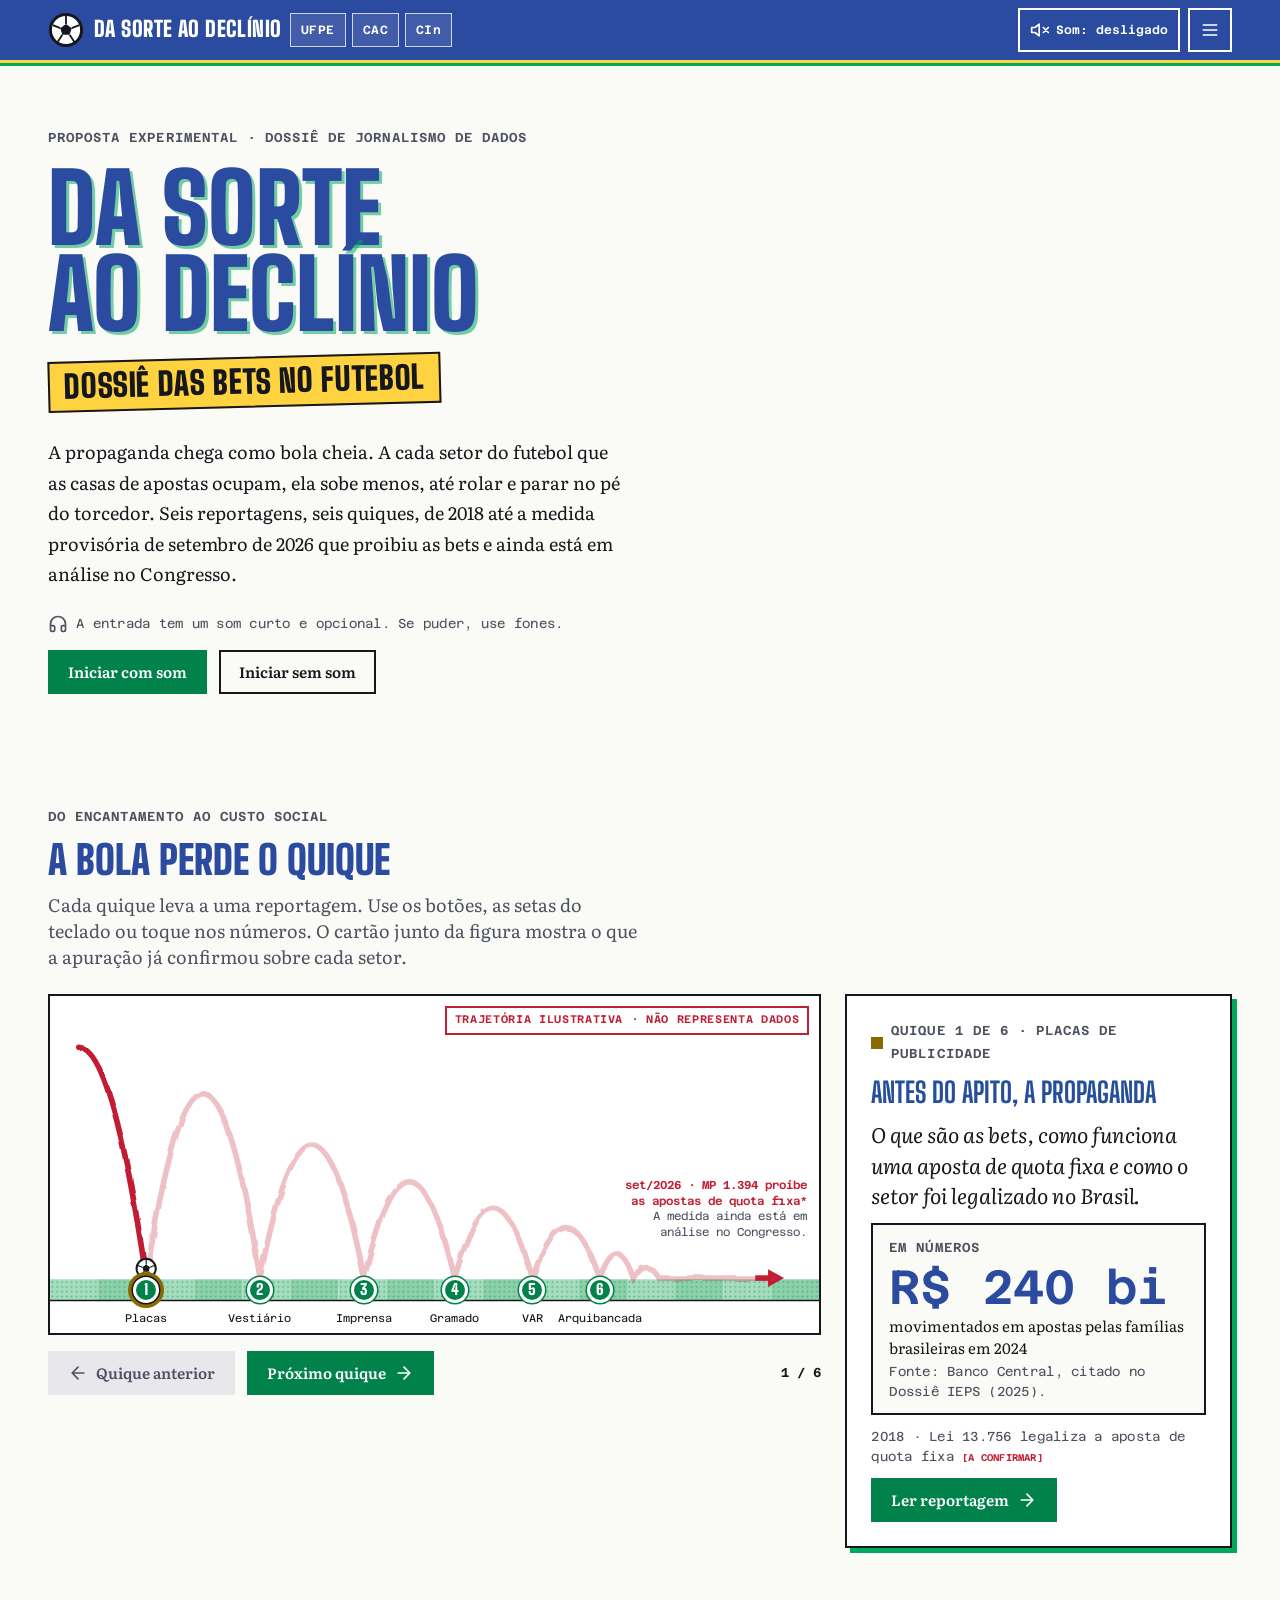
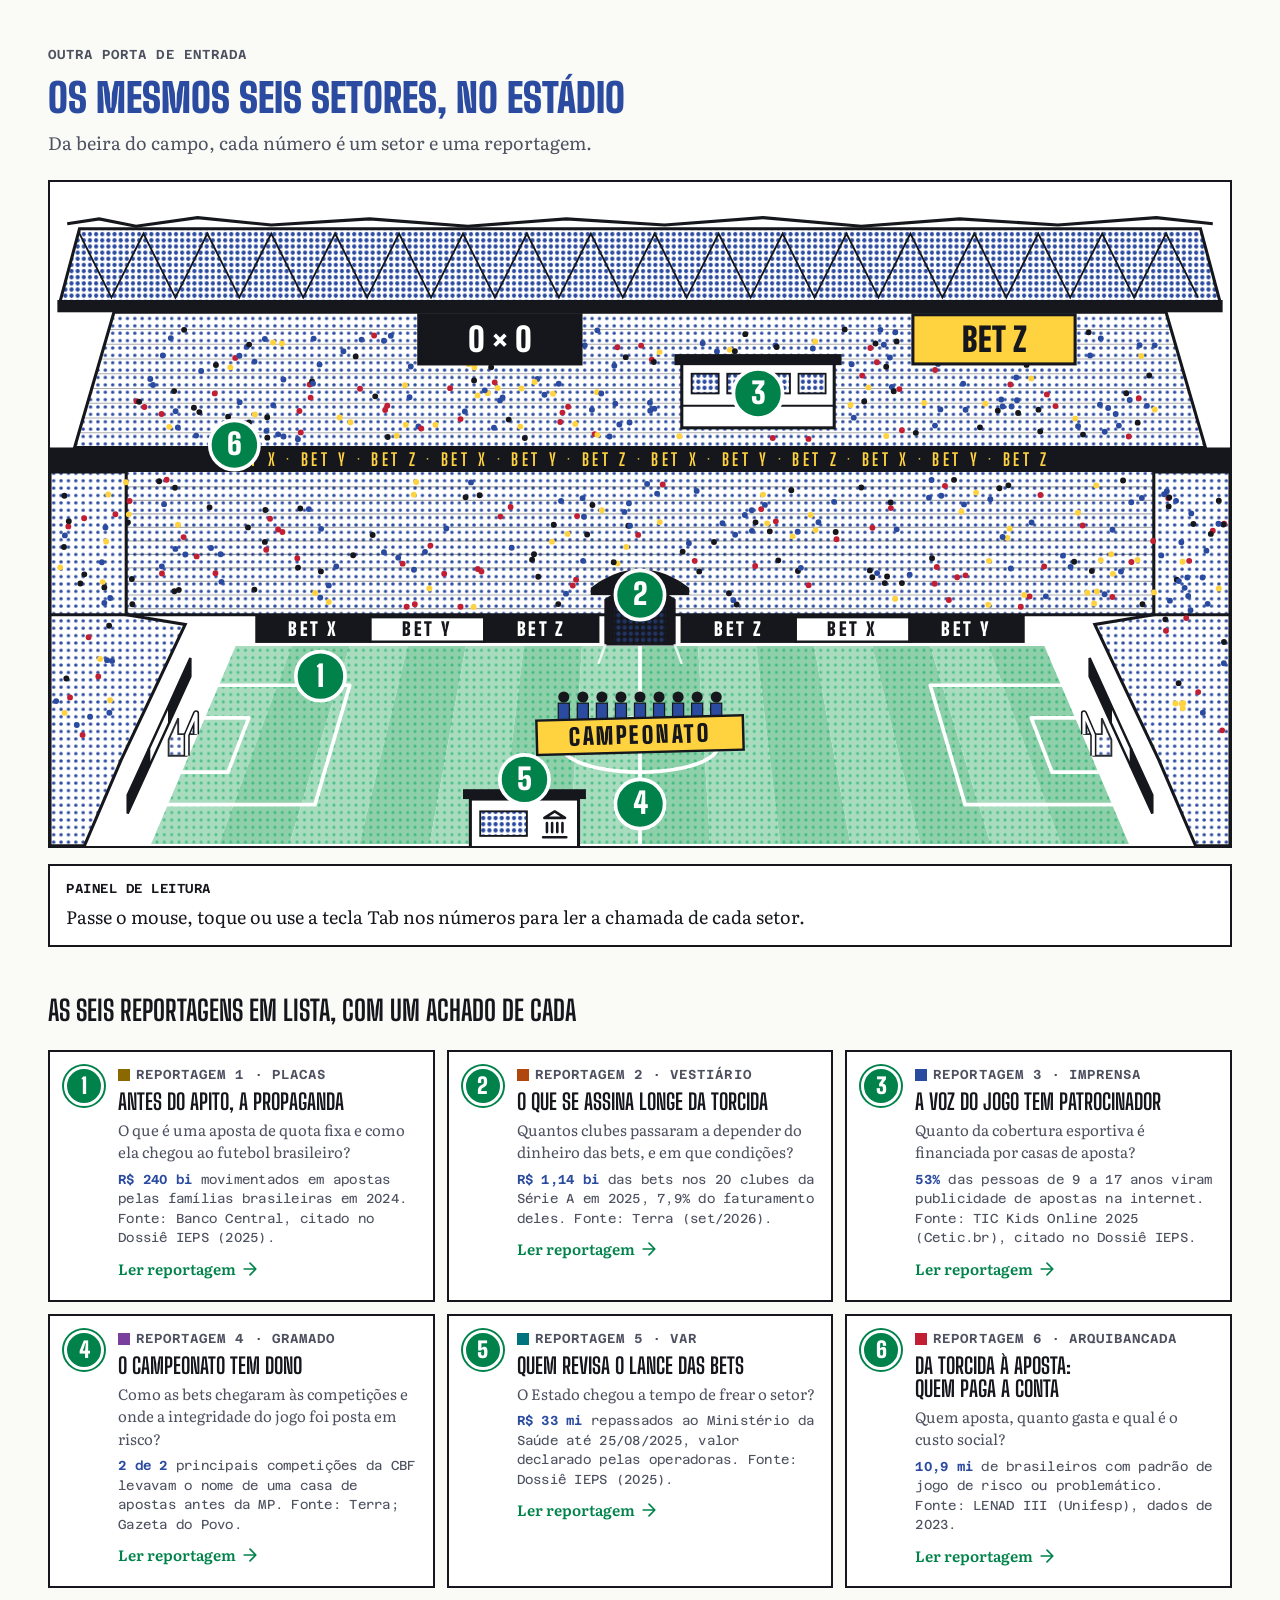
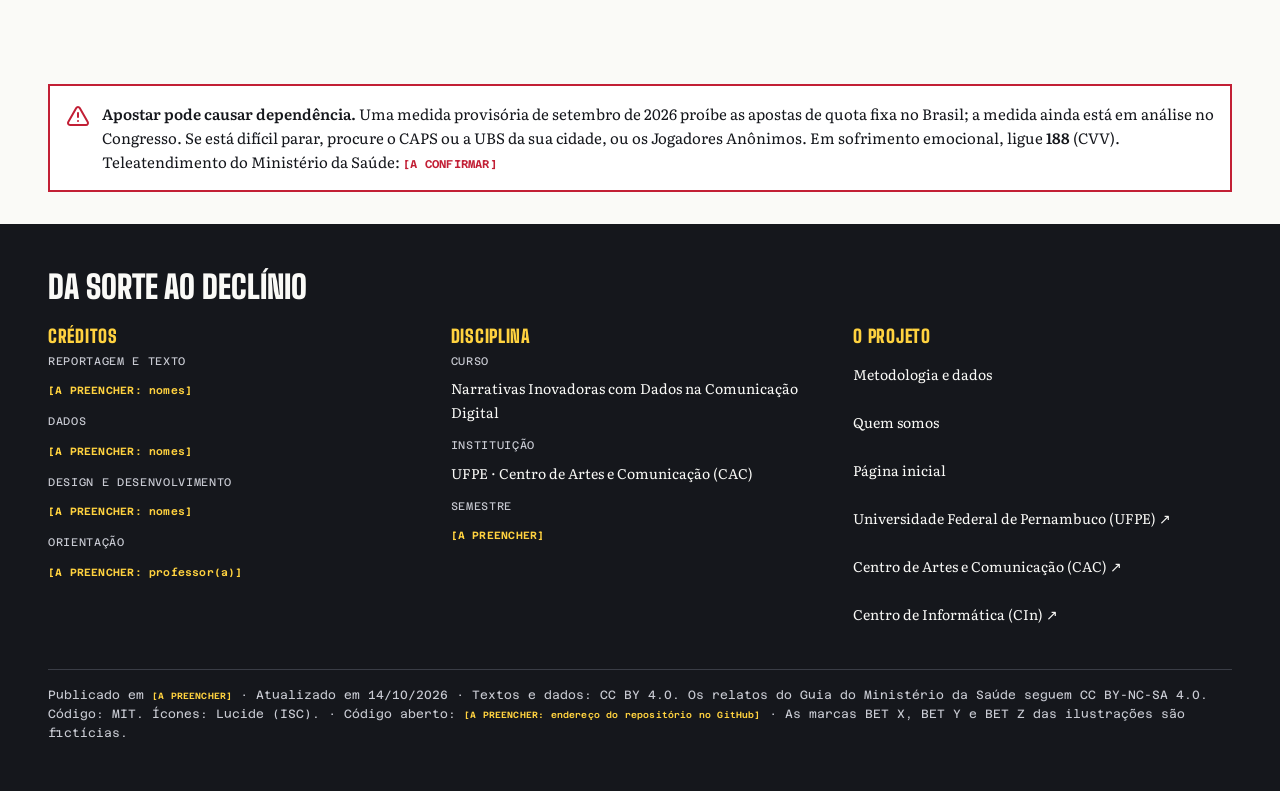
==== commit b81b1179: "Estádio e bola cabem no celular, toque no lugar do mouse, topbar colorida com links da UFPE - Estádi" ====
--- a/index.html
+++ b/index.html
@@ -49,7 +49,6 @@
               <p class="c-fim" id="c-fim"></p>
             </div>
           </div>
-          <p class="dica-arraste legenda">Arraste a figura para os lados ou use os botões.</p>
           <div class="c-controles">
             <button class="btn btn-secundario" type="button" id="btn-ant"><svg class="icone" viewBox="0 0 24 24" aria-hidden="true" focusable="false"><path d="M19 12H5M12 19l-7-7 7-7"/></svg> Quique anterior</button>
             <button class="btn btn-primario" type="button" id="btn-prox">Próximo quique <svg class="icone" viewBox="0 0 24 24" aria-hidden="true" focusable="false"><path d="M5 12h14M12 5l7 7-7 7"/></svg></button>
@@ -72,7 +71,6 @@
       <div class="estadio-rolagem" id="rolagem">
         <svg id="svg-estadio" class="estadio-svg" viewBox="0 0 960 540" role="group"></svg>
       </div>
-      <p class="dica-arraste legenda">Arraste o estádio para os lados ou use a lista.</p>
       <div class="painel-leitura" id="painel" aria-live="polite">
         <span class="pl-cab">Painel de leitura</span>
         <span class="pl-txt">Passe o mouse, toque ou use a tecla Tab nos números para ler a chamada de cada setor.</span>
--- a/assets/css/site.css
+++ b/assets/css/site.css
@@ -280,7 +280,7 @@
 .hs .mk-check { display: none; }
 .hs.visitado .mk-base { fill: var(--color-texto); }
 .hs.visitado .mk-check { display: inline; }
-.hs:active .mk { transform: translateY(1px); }
+/* (removido: um transform em CSS sobrescreve o transform do SVG e o marcador pulava para o canto ao ser tocado) */
 
 /* Lista equivalente ao estádio — sempre visível (seção F) */
 .lista-reportagens { list-style: none; margin: var(--space-space_5) 0 0; padding: 0; display: grid; gap: var(--space-space_3); grid-template-columns: 1fr; }
@@ -755,3 +755,63 @@
     .passos-rep { gap: 60svh; padding-block: 20svh 40svh; }
   }
 }
+
+/* =====================================================================
+   CELULAR 2: barra do topo colorida, estádio e bola que cabem na tela, toque no lugar do mouse
+   ===================================================================== */
+
+/* ---- Barra do topo: azul, com friso amarelo e verde, e links da UFPE e dos centros ---- */
+.cabecalho {
+  background: var(--color-tinta_azul); color: #fff;
+  border-bottom: 3px solid var(--color-faixa_amarela);
+  box-shadow: 0 3px 0 var(--color-tinta_verde);
+}
+.topo-esq { display: flex; align-items: center; gap: 8px; min-width: 0; }
+.marca-topo { display: inline-flex; align-items: center; gap: 10px; min-height: 44px; flex: none; color: #fff; text-decoration: none; }
+.marca-topo:hover { color: #fff; }
+.bola-topo { width: 36px; height: 36px; flex: none; }
+.marca-nome {
+  display: none; white-space: nowrap;
+  font-family: var(--font-family-display); font-weight: 900; text-transform: uppercase;
+  font-size: 1.35rem; line-height: 1; letter-spacing: 0.02em;
+}
+@media (min-width: 640px) { .marca-nome { display: inline; } }
+.inst { display: flex; align-items: center; gap: 6px; min-width: 0; }
+.inst-link {
+  position: relative; display: inline-flex; align-items: center; min-height: 34px; padding: 0 10px;
+  color: #fff; text-decoration: none; white-space: nowrap;
+  font-family: var(--font-family-mono); font-size: 12px; font-weight: 600; letter-spacing: 0.04em;
+  border: 1.5px solid rgba(255, 255, 255, .75); background: rgba(255, 255, 255, .1);
+}
+.inst-link::after { content: ''; position: absolute; inset: -5px 0; }      /* alvo de toque de 44 px de altura */
+.inst-link:hover { background: var(--color-faixa_amarela); border-color: var(--color-faixa_amarela); color: var(--color-texto); }
+.inst-link .nome-longo { display: none; font-weight: 400; }
+@media (min-width: 1500px) { .inst-link .nome-longo { display: inline; } }   /* só cabe em telas bem largas; nas outras o nome completo está no título do link, no menu e no rodapé */
+.inst { overflow: hidden; }
+.cabecalho :focus-visible { box-shadow: 0 0 0 3px var(--color-faixa_amarela); outline-offset: 2px; }
+.cabecalho .btn-icone { border-color: #fff; color: #fff; background: transparent; }
+.cabecalho .btn-icone:hover { background: rgba(255, 255, 255, .18); }
+.cabecalho .btn-som[aria-pressed="true"] { background: var(--color-faixa_amarela); border-color: var(--color-faixa_amarela); color: var(--color-texto); }
+@media (max-width: 520px) {                         /* celular: o botão de som mostra só o ícone */
+  .btn-som .rotulo-longo, .btn-som .rotulo-curto { display: none; }
+  .btn-som { padding: 0; }
+}
+.links-inst { list-style: none; margin: var(--space-space_4) 0 0; padding: 0; display: flex; flex-wrap: wrap; gap: var(--space-space_3); }
+
+/* ---- Estádio e bola: cabem na largura da tela, sem arrastar para os lados ---- */
+.estadio-svg { min-width: 0; }
+.posicao .moldura-pos .estadio-svg { min-width: 0; }
+.dica-arraste { display: none; }
+.c-figura { min-width: 0; }
+.c-figura[data-modo="estreito"] { max-width: 560px; margin-inline: auto; }
+/* no celular só o quique atual mostra o nome do setor (os seis nomes não cabem lado a lado) */
+.c-figura[data-modo="estreito"] .c-nome { display: none; width: 88px; left: -44px; }
+.c-figura[data-modo="estreito"] .c-ponto[aria-current="step"] + .c-nome { display: block; }
+.c-figura[data-modo="estreito"] .c-fim { top: 16%; right: 8px; width: 54%; font-size: 11px; }
+
+/* ---- Painel de leitura do estádio com toque ---- */
+.painel-leitura .pl-abrir { justify-self: start; margin-top: 10px; }
+@media (hover: none) { .painel-leitura { min-height: 148px; } }
+/* selo "trajetória ilustrativa" numa linha só, para não cobrir o texto do fim da linha */
+.c-figura[data-modo="estreito"] .selo-ilustrativo { font-size: 9.5px; letter-spacing: .02em; white-space: nowrap; padding: 2px 6px; top: 8px; left: 8px; right: auto; }
+.c-figura[data-modo="estreito"] .c-fim { top: 15%; }
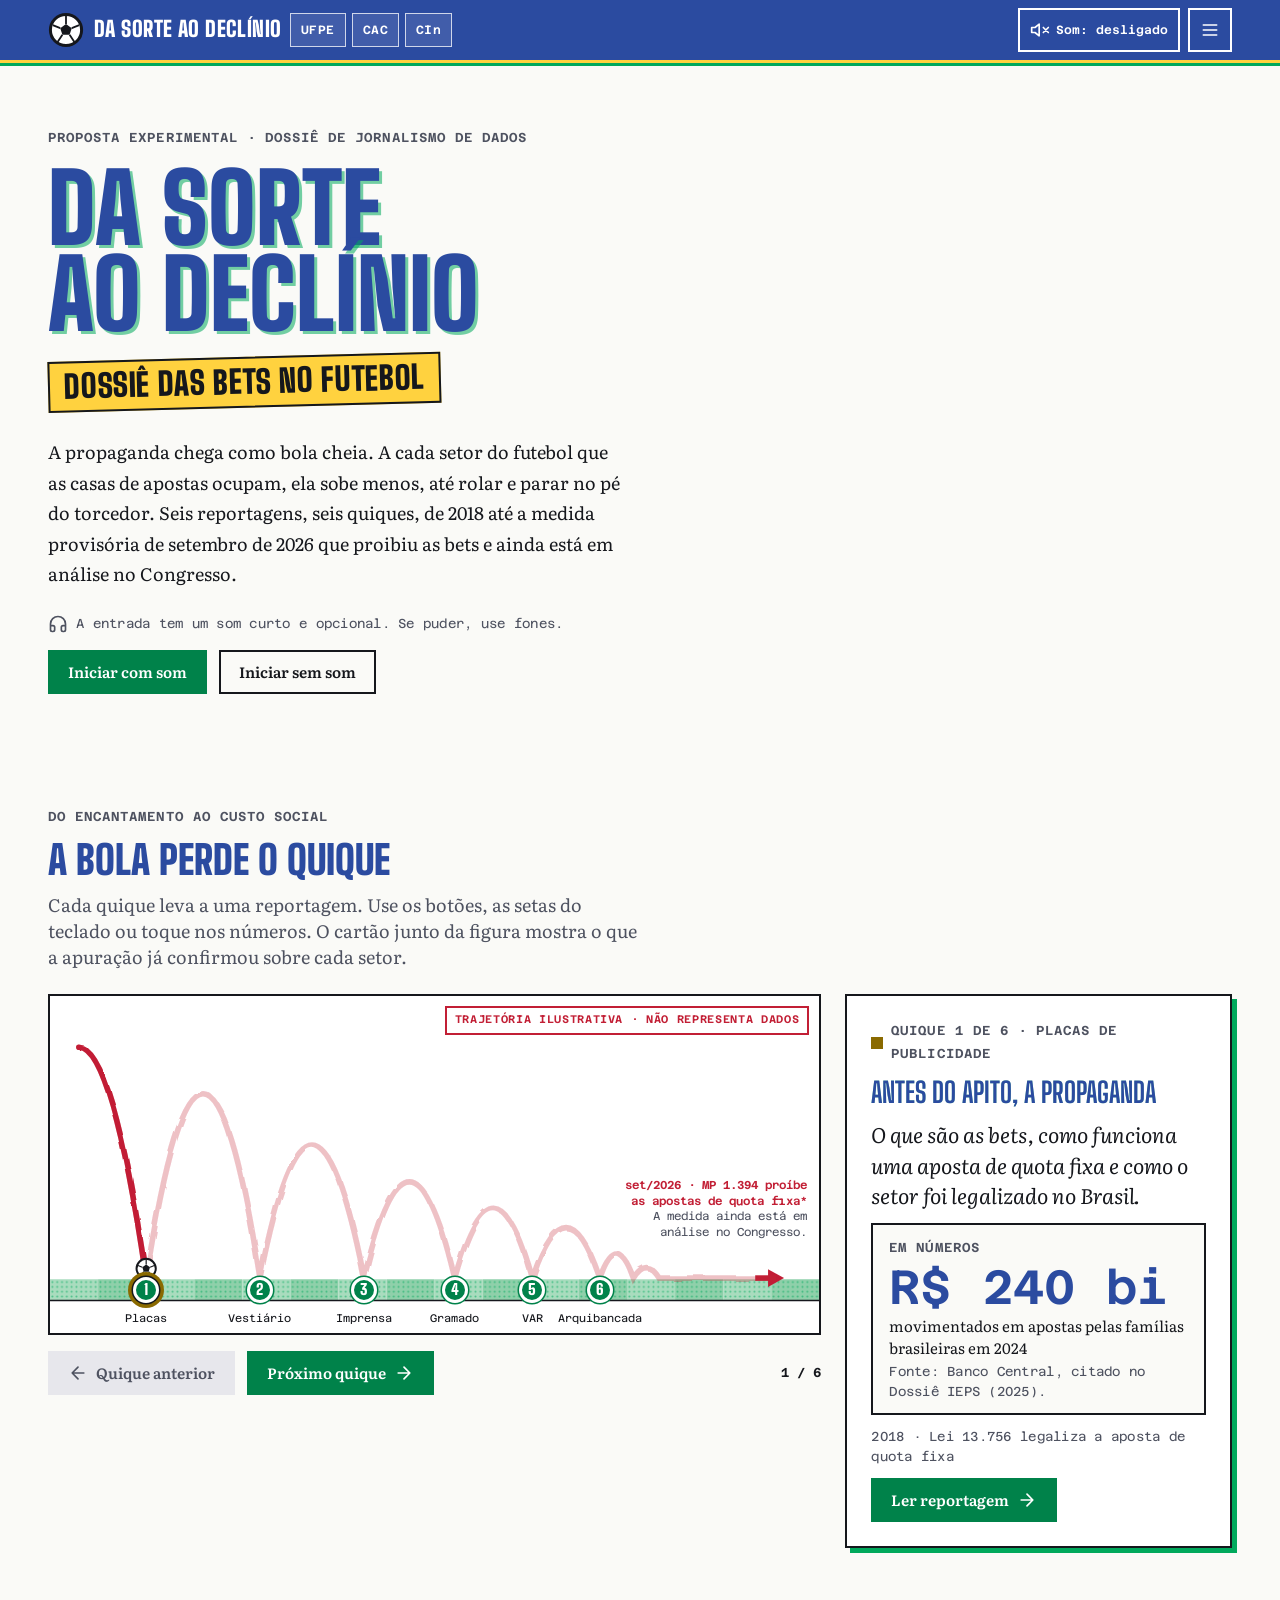
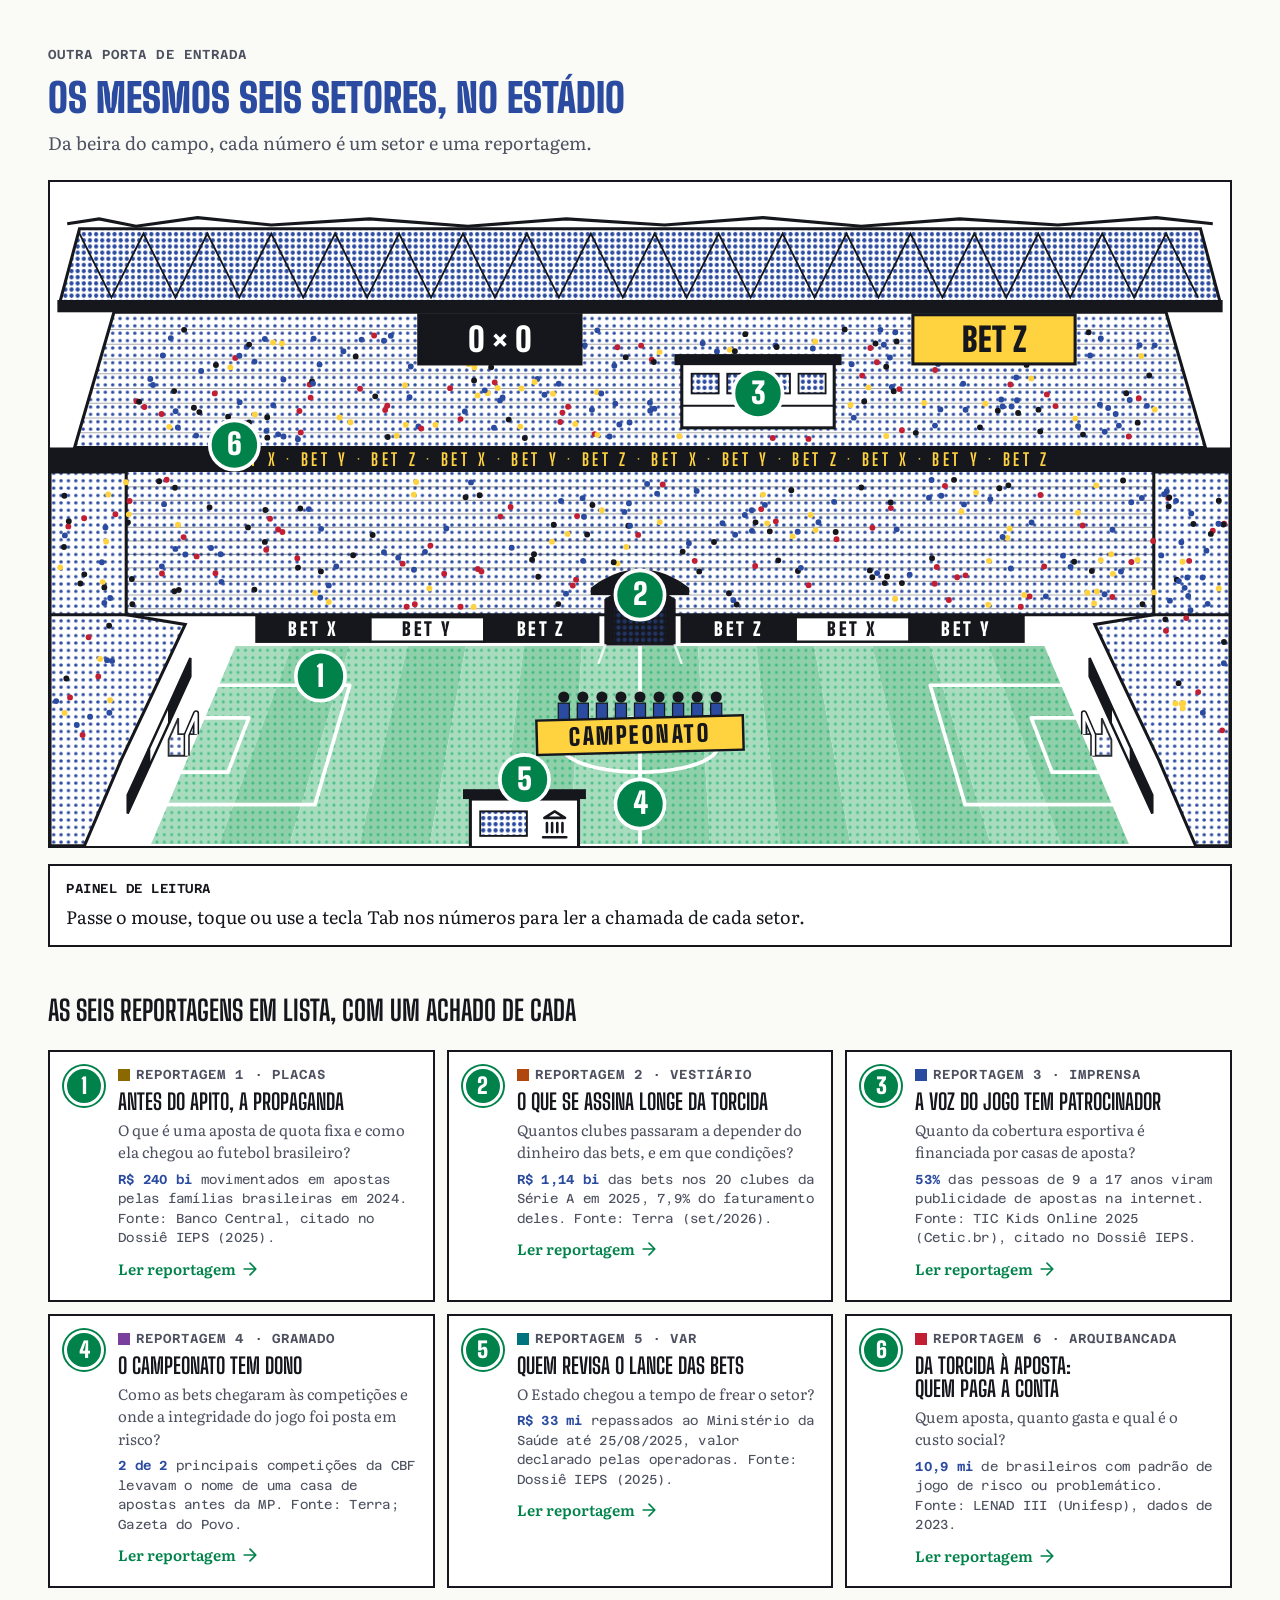
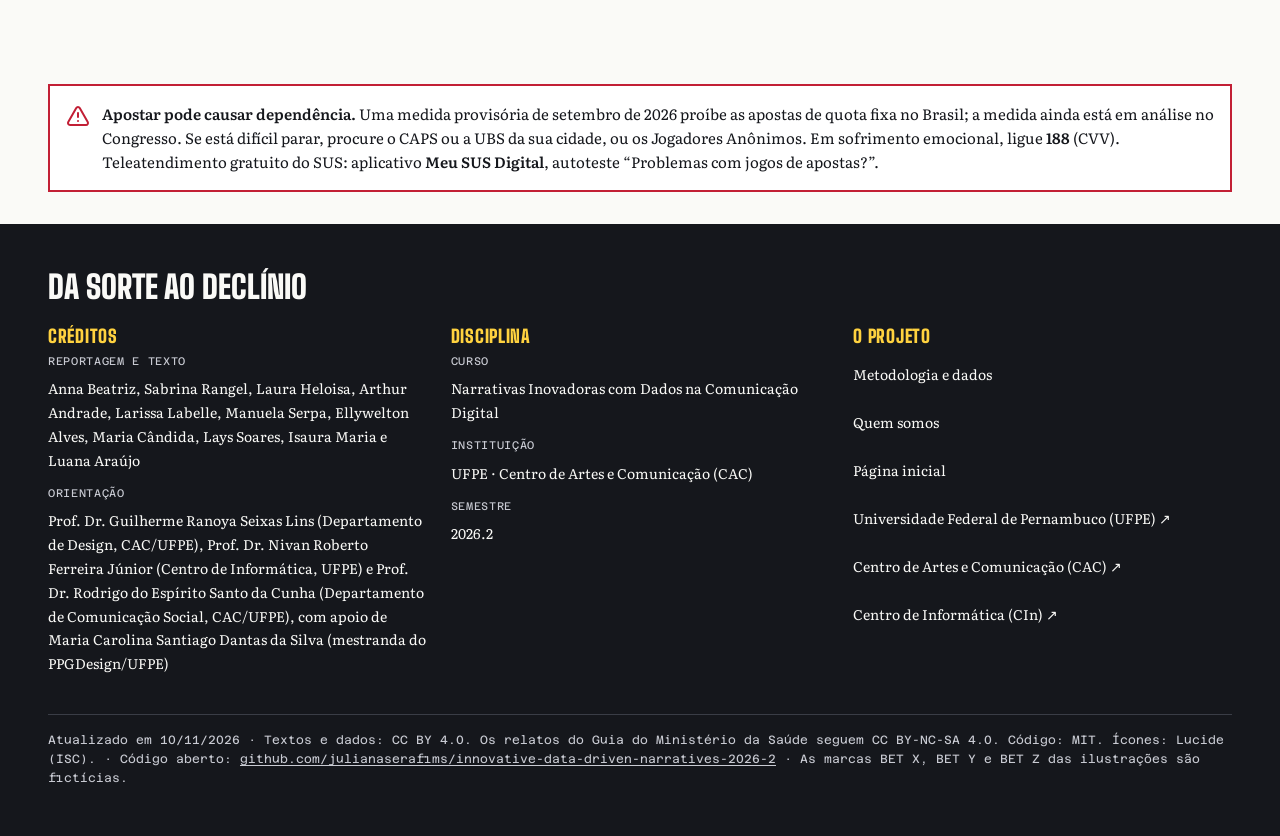
==== commit 17821a76: "Update index.html add icon" ====
--- a/index.html
+++ b/index.html
@@ -3,7 +3,12 @@
 <head>
 <meta charset="utf-8">
 <meta name="viewport" content="width=device-width, initial-scale=1, viewport-fit=cover">
-<title>Da Sorte ao Declínio</title>
+<title>
+     <link rel="icon" href="assets/img/favicon.svg" type="image/svg+xml">
+     <link rel="icon" href="assets/img/favicon-32.png" sizes="32x32" type="image/png">
+     <link rel="apple-touch-icon" href="assets/img/apple-touch-icon.png">
+     Da Sorte ao Declínio
+</title>
 <meta name="description" content="Dossiê de jornalismo de dados sobre as casas de apostas no futebol brasileiro, de 2018 a 2026.">
 <link rel="preconnect" href="https://fonts.googleapis.com"><link rel="preconnect" href="https://fonts.gstatic.com" crossorigin>
 <link rel="stylesheet" href="https://fonts.googleapis.com/css2?family=Big+Shoulders+Display:wght@700;900&family=Literata:ital,opsz,wght@0,7..72,400;0,7..72,600;1,7..72,400&family=Azeret+Mono:wght@400;600&display=swap" media="print" onload="this.media='all'">
--- a/assets/css/site.css
+++ b/assets/css/site.css
@@ -389,6 +389,10 @@
 .rodape dd { margin: 0 0 6px; }
 .rodape .pendente { color: var(--color-faixa_amarela); }
 .rodape .fino { font-family: var(--font-family-mono); font-size: 12px; line-height: 1.6; color: #C9CBD3; margin-top: var(--space-space_6); border-top: 1px solid #3A3D46; padding-top: var(--space-space_4); }
+/* link no meio do texto miúdo do rodapé (repositório): sublinhado, para não depender só da cor (axe: link-in-text-block) */
+.rodape .fino a { color: inherit; text-decoration: underline; text-underline-offset: 2px; overflow-wrap: anywhere; }
+/* endereços longos (site e repositório) quebram em qualquer ponto em vez de estourar a largura do celular */
+#url-site a, .pagina-simples p a[href^="http"] { overflow-wrap: anywhere; }
 .rodape ul { list-style: none; margin: 0; padding: 0; display: grid; gap: 4px; font-size: 14px; }
 .rodape ul a { display: inline-flex; min-height: 32px; align-items: center; }
 
@@ -632,13 +636,14 @@
 
 /* unidades: camisas e pontos */
 .gu { list-style: none; margin: 0; padding: 0; display: grid; }
-.gu-camisa { grid-template-columns: repeat(auto-fill, minmax(74px, 1fr)); gap: 12px 8px; }
+/* 88px: cabe "Internacional" (13 letras em mono de 11px, ~86px) sem quebrar no meio da palavra */
+.gu-camisa { grid-template-columns: repeat(auto-fill, minmax(88px, 1fr)); gap: 12px 8px; }
 .gu-ponto { grid-template-columns: repeat(var(--colunas, 10), minmax(0, 1fr)); gap: 6px; max-width: 420px; }
 .gu-item { display: grid; justify-items: center; gap: 4px; min-width: 0; }
 .gu-camisa svg { width: 44px; height: 44px; }
 .gu-camisa .u-tecido { fill: var(--color-superficie); stroke: var(--color-texto); stroke-width: 1.2; stroke-linejoin: round; }
 .gu-camisa .u-peito { fill: var(--color-superficie); stroke: var(--color-texto); stroke-width: .8; transition: fill var(--motion-duration-duracao_lenta) var(--motion-easing-easing_padrao); }
-.gu-rot { font-family: var(--font-family-mono); font-size: 11px; line-height: 1.2; text-align: center; overflow-wrap: anywhere; }
+.gu-rot { font-family: var(--font-family-mono); font-size: 11px; line-height: 1.2; text-align: center; overflow-wrap: break-word; }
 .gu-marca { display: block; width: 100%; aspect-ratio: 1; border-radius: 999px; border: 1.5px solid var(--color-tinta_azul); background: var(--color-superficie);
   transition: background-color var(--motion-duration-duracao_lenta) var(--motion-easing-easing_padrao), border-color var(--motion-duration-duracao_lenta) var(--motion-easing-easing_padrao), opacity var(--motion-duration-duracao_lenta) var(--motion-easing-easing_padrao); }
 .gu-quadrado .gu-marca { border-radius: 0; }
@@ -767,7 +772,7 @@
   box-shadow: 0 3px 0 var(--color-tinta_verde);
 }
 .topo-esq { display: flex; align-items: center; gap: 8px; min-width: 0; }
-.marca-topo { display: inline-flex; align-items: center; gap: 10px; min-height: 44px; flex: none; color: #fff; text-decoration: none; }
+.marca-topo { display: inline-flex; align-items: center; gap: 10px; min-height: 44px; min-width: 44px; flex: none; color: #fff; text-decoration: none; }
 .marca-topo:hover { color: #fff; }
 .bola-topo { width: 36px; height: 36px; flex: none; }
 .marca-nome {
@@ -785,9 +790,16 @@
 }
 .inst-link::after { content: ''; position: absolute; inset: -5px 0; }      /* alvo de toque de 44 px de altura */
 .inst-link:hover { background: var(--color-faixa_amarela); border-color: var(--color-faixa_amarela); color: var(--color-texto); }
-.inst-link .nome-longo { display: none; font-weight: 400; }
-@media (min-width: 1500px) { .inst-link .nome-longo { display: inline; } }   /* só cabe em telas bem largas; nas outras o nome completo está no título do link, no menu e no rodapé */
+/* Só a sigla no topo, em qualquer largura: o conteúdo do topo tem no máximo 1200 px e o nome completo
+   não cabia (a partir de 1500 px de tela ele aparecia e cortava o "CIn"). O nome completo está no
+   title e no aria-label do link, no menu e no rodapé. */
 .inst { overflow: hidden; }
+/* abaixo de 360 px faltavam ~33 px e o "CIn" saía cortado: links mais justos (o alvo continua com 44 px de altura) */
+@media (max-width: 359px) {
+  .topo-esq { gap: 6px; }
+  .inst { gap: 4px; }
+  .inst-link { padding: 0 6px; letter-spacing: 0; }
+}
 .cabecalho :focus-visible { box-shadow: 0 0 0 3px var(--color-faixa_amarela); outline-offset: 2px; }
 .cabecalho .btn-icone { border-color: #fff; color: #fff; background: transparent; }
 .cabecalho .btn-icone:hover { background: rgba(255, 255, 255, .18); }
@@ -815,3 +827,9 @@
 /* selo "trajetória ilustrativa" numa linha só, para não cobrir o texto do fim da linha */
 .c-figura[data-modo="estreito"] .selo-ilustrativo { font-size: 9.5px; letter-spacing: .02em; white-space: nowrap; padding: 2px 6px; top: 8px; left: 8px; right: auto; }
 .c-figura[data-modo="estreito"] .c-fim { top: 15%; }
+
+/* ---- Esquema da r1 no celular: o selo quebrava em duas linhas e cobria o topo do desenho ---- */
+@media (max-width: 759px) {
+  .esquema-moldura { padding-top: 0; }
+  .esquema-moldura .selo-ilustrativo { position: static; display: inline-block; margin: 8px 8px 4px; }
+}
